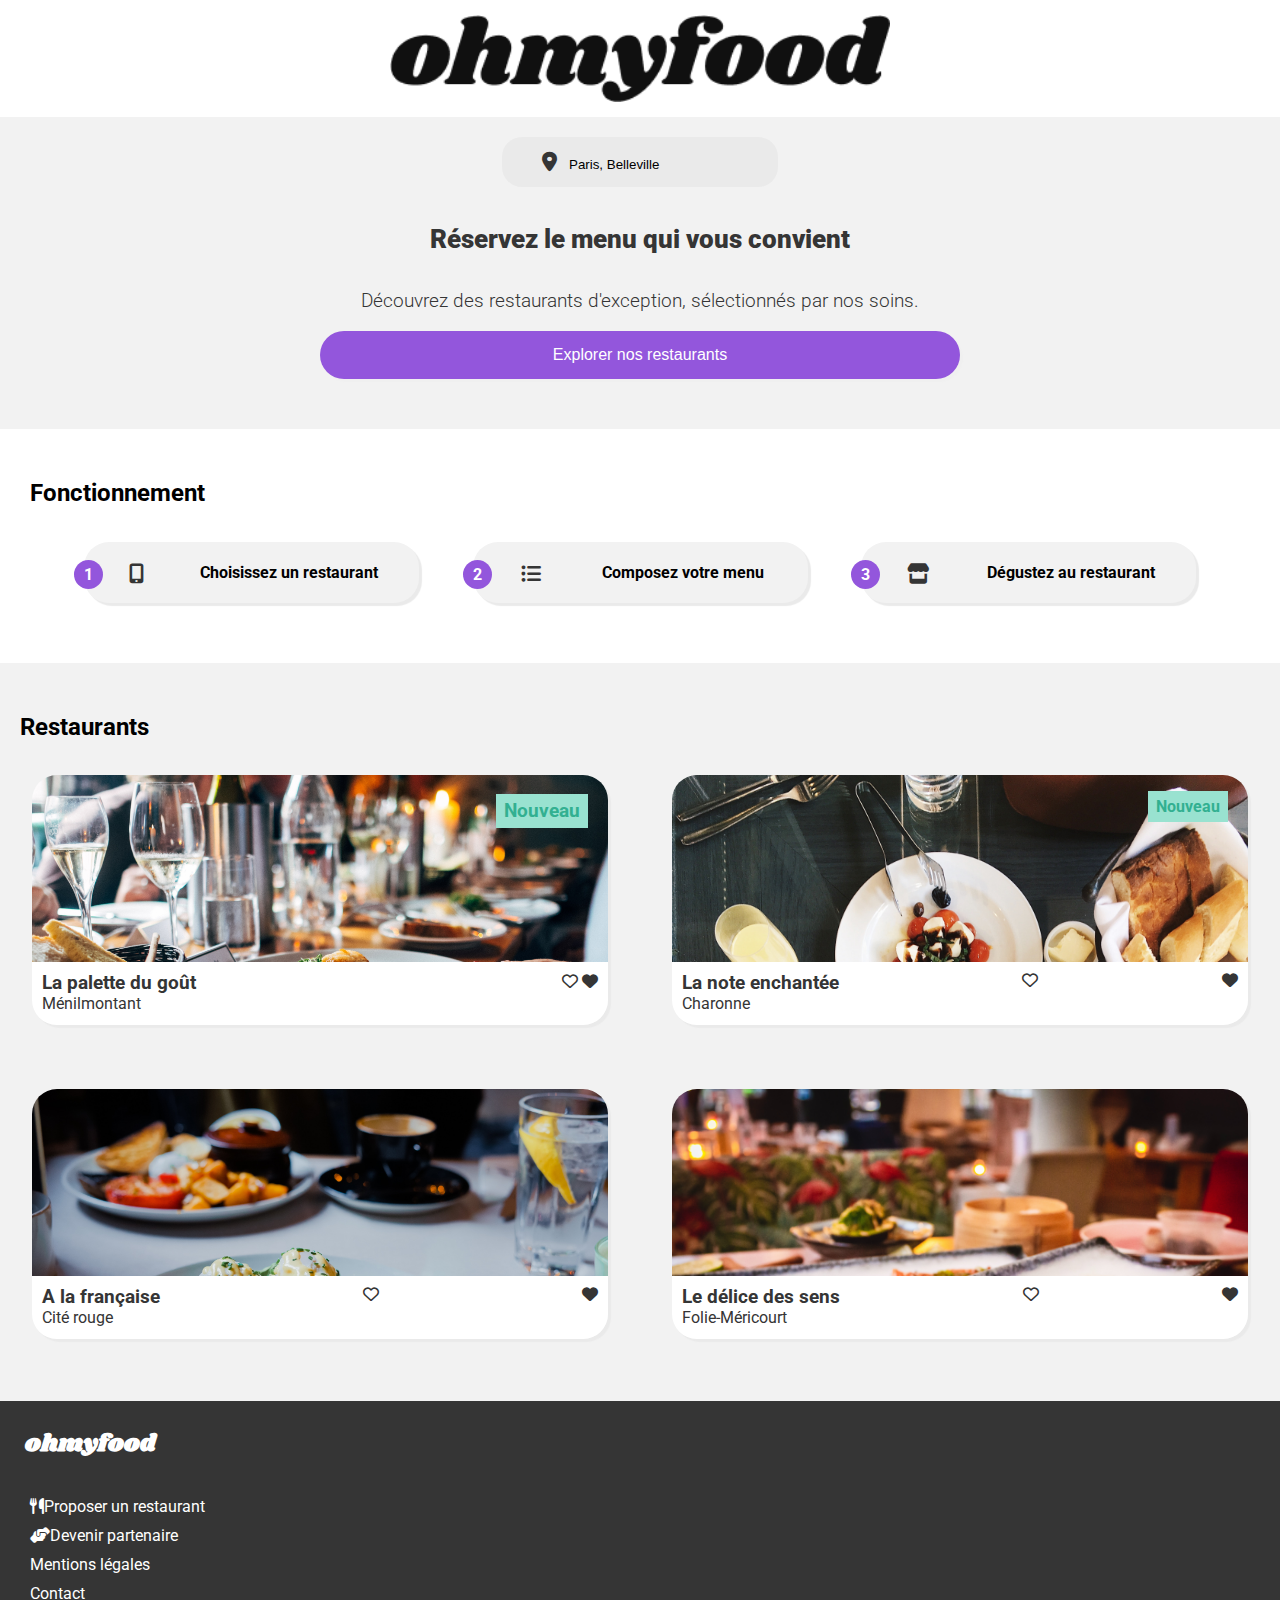
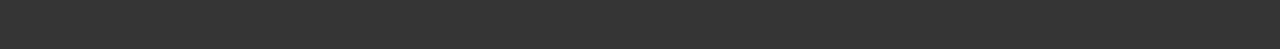
==== accueil.html @ 5019ffcf "avancée animations (il reste les coeur et le loading spinner)" ====
<!DOCTYPE html>
<html lang="FR">

<head>
    <meta charset="utf-8" />
    <title>Ohmyfood</title>
    <meta name="viewport" content="width=device-width, initial-scale=1.0, user-scalable=no">
    <link rel="stylesheet" href="accueil.css">

</head>

<body>

    <!--HEADER-->
    <header>
        <img src="images/logo/ohmyfood.png" alt="logo ohmyfood" />
    </header>
    <form>
        <div>
            <i class="fa-solid fa-location-dot"></i><input type="text" value="Paris, Belleville">
        </div>
        <h1>Réservez le menu qui vous convient</h1>
        <h3>Découvrez des restaurants d'exception, sélectionnés par nos soins.</h3>
        <button class="btn">Explorer nos restaurants</button>
    </form>
    <main>
        <nav id="functionning">
            <h2>Fonctionnement</h2>
            <div>
                <a href="#" class="parts"><span>1</span><i class="fa-solid fa-mobile-screen-button"></i><p>Choisissez un restaurant</p></a>
                <a href="#" class="parts"><span>2</span><i class="fa-solid fa-list-ul"></i><p>Composez votre menu</p></a>
                <a href="#" class="parts"><span>3</span><i class="fa-solid fa-store"></i><p>Dégustez au restaurant</p></a>
            </div>
        </nav>
        <section id="restaurants">
            <h2>Restaurants</h2>

            <a href="menuPages/tasteChoice.html" class="restaurants">
                <div class="images">
                    <img src="images/restaurants/jay-wennington-N_Y88TWmGwA-unsplash.jpg" alt="La palette du goût">
                    <h3 class="new">Nouveau</h3>
                </div>
                <div class="titles">
                    <div>
                        <h3>La palette du goût</h3>
                        <p>Ménilmontant</p>

                    </div>
                    <div class="heart">
                        <i class="fa-regular fa-heart"></i>
                        <i class="fa-solid fa-heart"></i>
                    </div>

                </div>
            </a>
            <a href="menuPages/delightedNote.html" class="restaurants">
                <div class="images">
                    <img src="images/restaurants/stil-u2Lp8tXIcjw-unsplash.jpg" alt="La note enchantée">
                    <p class="new">Nouveau</p>
                </div>
                <div class="titles">
                    <div>
                        <h3>La note enchantée</h3>
                        <p>Charonne</p>
                    </div>
                    <i class="fa-regular fa-heart"></i><i class="fa-solid fa-heart"></i>
                </div>
            </a>
            <a href="menuPages/frenchMenu.html" class="restaurants">
                <div class="images">
                    <img src="images/restaurants/toa-heftiba-DQKerTsQwi0-unsplash.jpg" alt="A la française">
                </div>
                <div class="titles">
                    <div>
                        <h3>A la française</h3>
                        <p>Cité rouge</p>
                    </div>
                    <i class="fa-regular fa-heart"></i><i class="fa-solid fa-heart"></i>
                </div>
            </a>
            <a href="menuPages/sensesDelight.html" class="restaurants">
                <div class="images">
                    <img src="images/restaurants/louis-hansel-shotsoflouis-qNBGVyOCY8Q-unsplash.jpg" alt="Le délice des sens">
                </div>
                <div class="titles">
                    <div>
                        <h3>Le délice des sens</h3>
                        <p>Folie-Méricourt</p>
                    </div>
                    <i class="fa-regular fa-heart"></i><i class="fa-solid fa-heart"></i>
                </div>
            </a>

        </section>
    </main>
    <footer>
        <h2>ohmyfood</h2>
        <ul>
            <li><a href="#"><i class="fa-solid fa-utensils"></i>Proposer un restaurant</a></li>
            <li><a href="#"><i class="fa-solid fa-handshake-angle"></i>Devenir partenaire</a></li>
            <li><a href="#">Mentions légales</a></li>
            <li><a href="mailto:#">Contact</a></li>
        </ul>
    </footer>
</body>


</html>
---- accueil.css ----
@import url("normalize.css");
@import url(https://cdnjs.cloudflare.com/ajax/libs/font-awesome/6.1.1/css/all.min.css);
@import url("https://fonts.googleapis.com/css2?family=Shrikhand&display=swap");
@import url("https://fonts.googleapis.com/css2?family=Roboto&display=swap");
/*@mixin mobile-only--cards-width ($height) {
grid-template-columns: 1fr;
height: $height;
align-items: center;
}*/
@import url("animation.css");
@-webkit-keyframes spinner {
  0% {
    -webkit-transform: scale(O);
            transform: scale(O);
  }
  100% {
    -webkit-transform: scale(1);
            transform: scale(1);
  }
}
@keyframes spinner {
  0% {
    -webkit-transform: scale(O);
            transform: scale(O);
  }
  100% {
    -webkit-transform: scale(1);
            transform: scale(1);
  }
}

@-webkit-keyframes fade-in1 {
  from {
    opacity: 0;
  }
  to {
    opacity: 1;
  }
}

@keyframes fade-in1 {
  from {
    opacity: 0;
  }
  to {
    opacity: 1;
  }
}

@-webkit-keyframes fade-in2 {
  0% {
    opacity: 0;
  }
  50% {
    opacity: 0.6;
  }
  100% {
    opacity: 1;
  }
}

@keyframes fade-in2 {
  0% {
    opacity: 0;
  }
  50% {
    opacity: 0.6;
  }
  100% {
    opacity: 1;
  }
}

@keyframes fade-in2 {
  0% {
    -webkit-opacity: 0;
    -moz-opacity: 0;
    opacity: 0;
  }
  50% {
    -webkit-opacity: 0.6;
    -moz-opacity: 0.6;
    opacity: 0.6;
  }
  100% {
    -webkit-opacity: 1;
    -moz-opacity: 1;
    opacity: 1;
  }
}

@-webkit-keyframes translateY__course {
  0% {
    -webkit-transform: translateY(-70px);
            transform: translateY(-70px);
    opacity: 0;
  }
  50% {
    -webkit-transform: translateY(-20px);
            transform: translateY(-20px);
    opacity: 0.8;
  }
  100% {
    -webkit-transform: translateY(0);
            transform: translateY(0);
    opacity: 1;
  }
}

@keyframes translateY__course {
  0% {
    -webkit-transform: translateY(-70px);
            transform: translateY(-70px);
    opacity: 0;
  }
  50% {
    -webkit-transform: translateY(-20px);
            transform: translateY(-20px);
    opacity: 0.8;
  }
  100% {
    -webkit-transform: translateY(0);
            transform: translateY(0);
    opacity: 1;
  }
}

@keyframes fade-in1 {
  0% {
    opacity: 0;
  }
  50% {
    opacity: 0.5;
  }
  80% {
    opacity: 0.3;
  }
  90% {
    opacity: 0.8;
  }
  100% {
    opacity: 1;
  }
}

body {
  width: 100%;
  font-family: "Roboto", "sans serif";
  margin: 0;
}

header {
  -webkit-box-shadow: 3px 3px 1px #eaeaea;
          box-shadow: 3px 3px 1px #eaeaea;
  padding: 15px;
  display: -webkit-box;
  display: -ms-flexbox;
  display: flex;
  -webkit-box-flex: 50%;
      -ms-flex: 50%;
          flex: 50%;
  -webkit-box-pack: start;
      -ms-flex-pack: start;
          justify-content: start;
}

header img {
  width: 40%;
  margin-left: auto;
  margin-right: auto;
}

form {
  background-color: #f2f2f2;
  color: #353535;
  display: -webkit-box;
  display: -ms-flexbox;
  display: flex;
  -webkit-box-orient: vertical;
  -webkit-box-direction: normal;
      -ms-flex-direction: column;
          flex-direction: column;
  -webkit-box-align: center;
      -ms-flex-align: center;
          align-items: center;
  text-align: center;
  padding-bottom: 50px;
  padding-top: 20px;
}

@media screen and (max-width: 540px) {
  form {
    padding: 0 0 20px 0;
  }
}

form div {
  background-color: #eaeaea;
  border-radius: 20px;
  padding: 5px 30px;
  font-size: 20px;
}

@media screen and (max-width: 540px) {
  form div {
    width: 100%;
    border-radius: none;
    padding: 0 30px;
  }
}

form div input {
  border: none;
  color: black;
  background-color: #eaeaea;
}

form div i {
  padding: 10px;
}

form h1 {
  padding-top: 20px;
  font-size: 26px;
  font-weight: 900;
}

form h3 {
  font-weight: 300;
}

form .btn {
  -webkit-box-pack: center;
      -ms-flex-pack: center;
          justify-content: center;
  padding: 15px;
  border-radius: 40px;
  background-color: #9356DC;
  color: #FFFFFF;
  font-size: 16px;
  width: 50%;
  margin: auto;
  border: none;
  -webkit-box-shadow: 3px 3px 1px #f0f0f0;
          box-shadow: 3px 3px 1px #f0f0f0;
  position: relative;
  z-index: 1;
  cursor: pointer;
}

form .btn:hover {
  border-radius: 30px;
}

form .btn:hover::after {
  opacity: 1;
}

form .btn::after {
  border-radius: 40px;
  content: "";
  position: absolute;
  top: 0;
  right: 0;
  bottom: 0;
  left: 0;
  background: -webkit-gradient(linear, left top, left bottom, from(#9356DC), to(#FF79DA));
  background: linear-gradient(#9356DC, #FF79DA);
  opacity: 0;
  z-index: -1;
  -webkit-transition: opacity 250ms 50ms ease-in;
  transition: opacity 250ms 50ms ease-in;
}

main {
  width: 100%;
}

#functionning {
  padding: 30px;
  height: auto;
  margin-bottom: 30px;
}

#functionning div {
  width: 100%;
  display: -webkit-box;
  display: -ms-flexbox;
  display: flex;
  -webkit-box-pack: space-evenly;
      -ms-flex-pack: space-evenly;
          justify-content: space-evenly;
  -webkit-box-align: center;
      -ms-flex-align: center;
          align-items: center;
}

@media screen and (max-width: 540px) {
  #functionning div {
    -webkit-box-orient: vertical;
    -webkit-box-direction: normal;
        -ms-flex-direction: column;
            flex-direction: column;
  }
}

#functionning div a {
  background-color: #f2f2f2;
  width: 25%;
  padding: 5px 15px;
  border-radius: 25px;
  text-decoration: none;
  color: black;
  margin-top: 15px;
  position: relative;
  display: -webkit-box;
  display: -ms-flexbox;
  display: flex;
  -ms-flex-pack: distribute;
      justify-content: space-around;
  font-weight: bold;
  -webkit-box-shadow: 3px 3px 1px #eaeaea;
          box-shadow: 3px 3px 1px #eaeaea;
  z-index: 1;
}

#functionning div a:hover::after {
  opacity: 0.2;
}

#functionning div a::after {
  border-radius: 25px;
  content: "";
  position: absolute;
  top: 0;
  right: 0;
  bottom: 0;
  left: 0;
  background: #FF79DA;
  opacity: 0;
  z-index: -1;
  -webkit-transition: opacity 250ms ease-in;
  transition: opacity 250ms ease-in;
}

#functionning div a span {
  padding: 5px 10px;
  border-radius: 25px;
  background-color: #9356DC;
  position: absolute;
  left: -10px;
  top: 18px;
  color: #ffffff;
}

#functionning div a i {
  margin-top: 12px;
  font-size: 20px;
  padding: 5px;
  color: #353535;
}

#functionning div a p {
  display: inline-block;
}

#restaurants {
  padding-top: 30px;
  padding-bottom: 30px;
  background-color: #f2f2f2;
  display: -ms-grid;
  display: grid;
  -ms-grid-columns: 1fr 1fr;
      grid-template-columns: 1fr 1fr;
  -ms-grid-rows: 50px 1fr 1fr;
      grid-template-rows: 50px 1fr 1fr;
}

@media screen and (max-width: 540px) {
  #restaurants {
    -ms-grid-columns: 1fr;
        grid-template-columns: 1fr;
    -ms-grid-rows: 1fr;
        grid-template-rows: 1fr;
  }
}

#restaurants h2 {
  padding-left: 20px;
  -ms-grid-column: 1;
  -ms-grid-column-span: 2;
  grid-column: 1/3;
  -ms-grid-row: 1;
  -ms-grid-row-span: 1;
  grid-row: 1/2;
}

@media screen and (max-width: 540px) {
  #restaurants h2 {
    -ms-grid-column: 1;
    -ms-grid-column-span: 1;
    grid-column: 1/2;
  }
}

#restaurants .restaurants {
  width: 90%;
  margin: 5%;
  height: 250px;
  text-decoration: none;
  color: black;
  overflow: hidden;
  border-radius: 25px;
  -webkit-box-shadow: 3px 3px 1px #eaeaea;
          box-shadow: 3px 3px 1px #eaeaea;
  display: -ms-grid;
  display: grid;
  -ms-grid-columns: (10%)[10];
      grid-template-columns: repeat(10, 10%);
  -ms-grid-rows: (12.5%)[8];
      grid-template-rows: repeat(8, 12.5%);
  -webkit-box-align: stretch;
      -ms-flex-align: stretch;
          align-items: stretch;
  position: static;
}

#restaurants .restaurants:hover + .fa-regular {
  opacity: 0;
}

#restaurants .restaurants:hover + .fa-solid {
  opacity: 1;
}

#restaurants .restaurants .images {
  width: 100%;
  -ms-grid-column: 1;
  -ms-grid-column-span: 10;
  grid-column: 1/11;
  -ms-grid-row: 1;
  -ms-grid-row-span: 6;
  grid-row: 1/7;
  position: relative;
  overflow: hidden;
}

#restaurants .restaurants .images img {
  width: 100%;
  -o-object-fit: cover;
     object-fit: cover;
}

#restaurants .restaurants .images .new {
  padding: 6px 8px;
  background-color: #99E2D0;
  color: #32b091;
  font-weight: bold;
  position: absolute;
  top: 0px;
  right: 20px;
}

#restaurants .restaurants .titles {
  background-color: #ffffff;
  color: #353535;
  -ms-grid-row: 7;
  -ms-grid-row-span: 3;
  grid-row: 7/10;
  -ms-grid-column: 1;
  -ms-grid-column-span: 10;
  grid-column: 1/11;
  display: -webkit-box;
  display: -ms-flexbox;
  display: flex;
  padding: 10px;
  -webkit-box-pack: justify;
      -ms-flex-pack: justify;
          justify-content: space-between;
}

#restaurants .restaurants .titles div {
  padding: 0;
  -webkit-box-orient: vertical;
  -webkit-box-direction: normal;
      -ms-flex-direction: column;
          flex-direction: column;
}

#restaurants .restaurants .titles div h3,
#restaurants .restaurants .titles div p {
  margin: 0;
}

#restaurants .restaurants .titles div .heart .fa-regular {
  color: black;
  font-size: 30px;
  padding-right: 10px;
  padding-top: 10px;
  opacity: 1;
  position: relative;
  -webkit-transition: opacity 1s 0.5s ease-in-out;
  transition: opacity 1s 0.5s ease-in-out;
}

#restaurants .restaurants .titles div .heart .fa-solid {
  font-size: 50px;
  background: -webkit-linear-gradient(#FF79DA, #9356DC);
  background-clip: text;
  -webkit-background-clip: text;
  color: transparent;
  opacity: 1;
  position: absolute;
  top: 50%;
  left: 0;
  right: 0;
  bottom: 0;
  -webkit-transition: opacity 1s 0.5s ease-in-out;
  transition: opacity 1s 0.5s ease-in-out;
}

footer {
  background-color: #353535;
  color: #ffffff;
  padding: 25px;
}

footer h2 {
  font-family: "Shrikhand", "sans-serif";
  margin: 0;
  padding-bottom: 15px;
}

footer ul {
  list-style-type: none;
  padding: 0;
}

footer ul li {
  padding: 5px;
}

footer ul li a {
  color: white;
  text-decoration: none;
}
/*# sourceMappingURL=accueil.css.map */
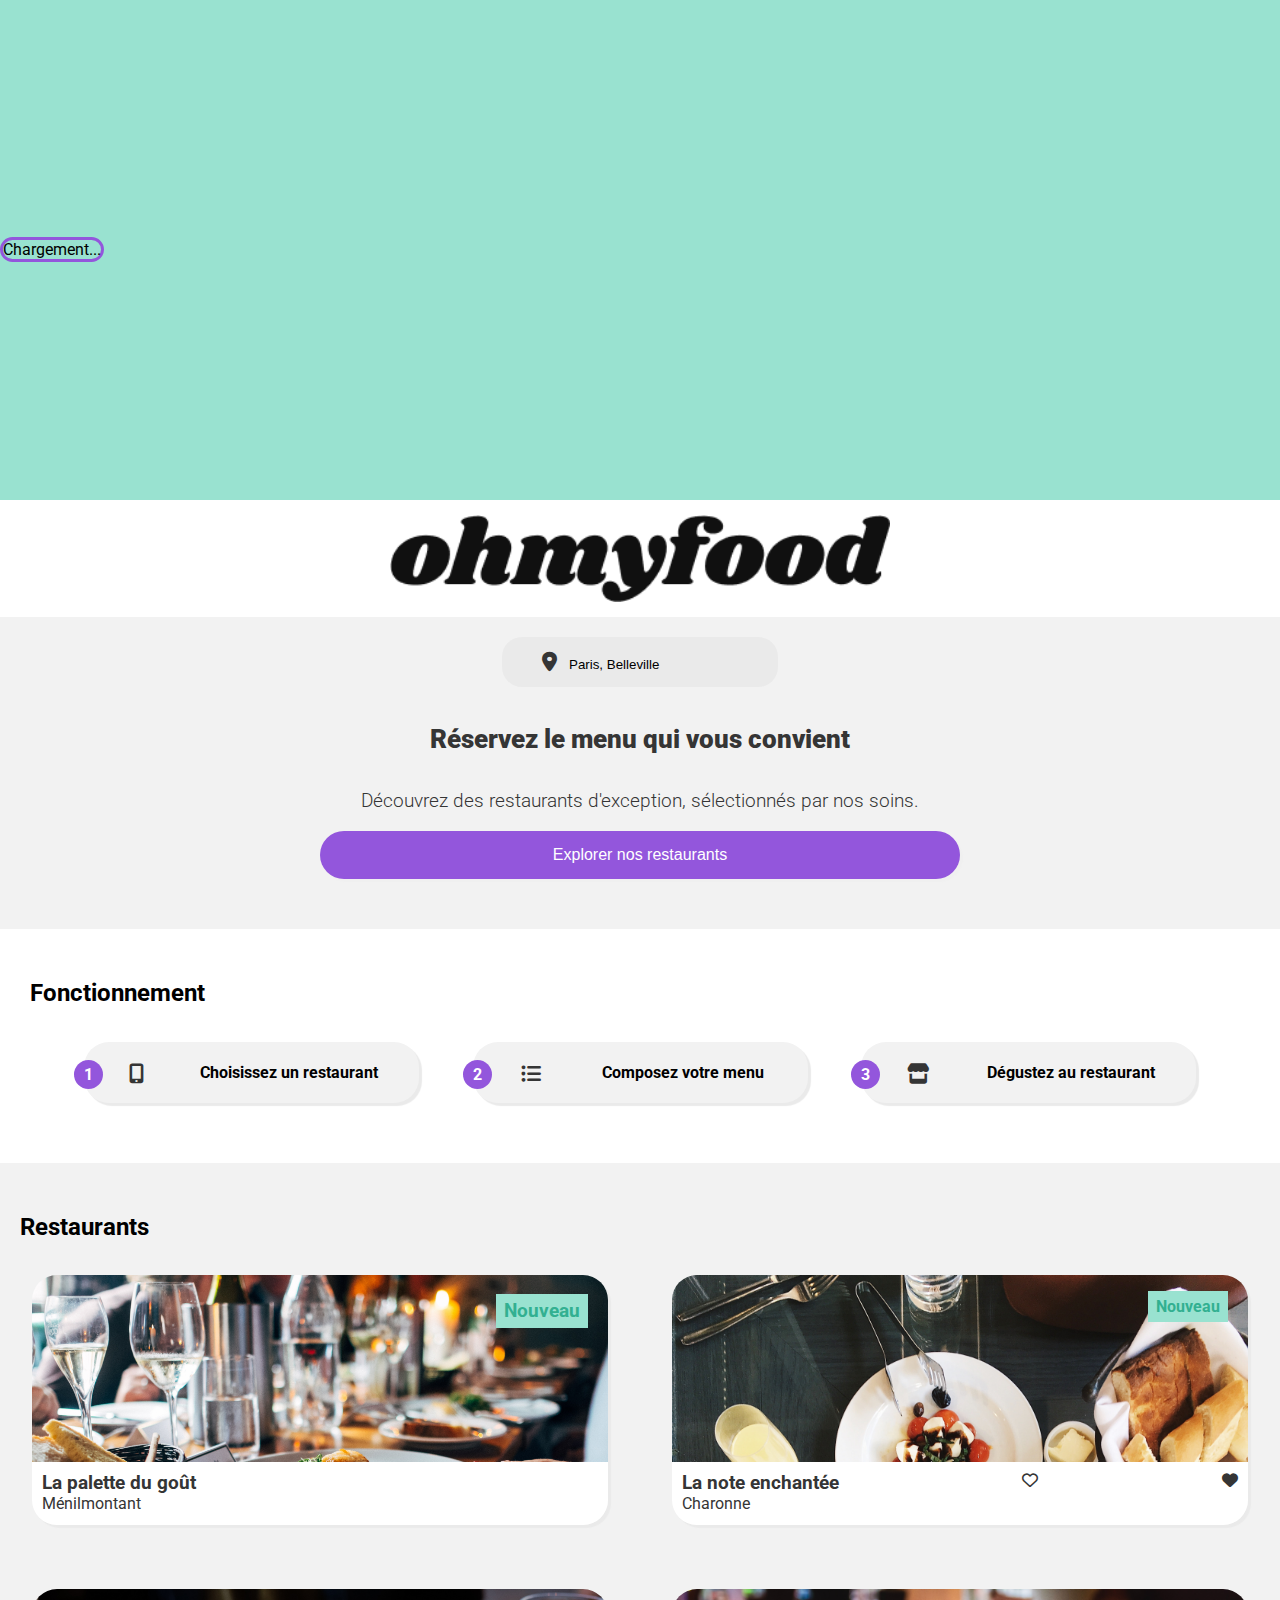
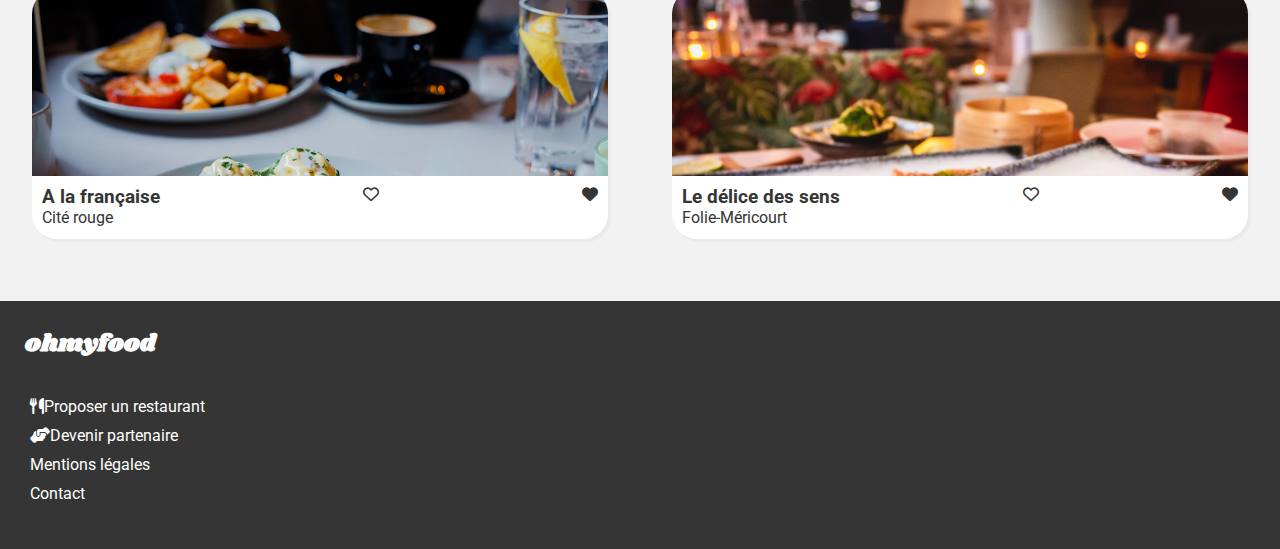
==== commit 27041168: "heart animation + début loader" ====
--- a/accueil.html
+++ b/accueil.html
@@ -11,6 +11,15 @@
 
 <body>
 
+    <div class="loader">
+        <section class="section">
+            <span class="loader-circles">
+        Chargement...
+    </span>
+        </section>
+
+
+    </div>
     <!--HEADER-->
     <header>
         <img src="images/logo/ohmyfood.png" alt="logo ohmyfood" />
--- a/accueil.css
+++ b/accueil.css
@@ -7,7 +7,6 @@
 height: $height;
 align-items: center;
 }*/
-@import url("animation.css");
 @-webkit-keyframes spinner {
   0% {
     -webkit-transform: scale(O);
@@ -147,6 +146,31 @@
   width: 100%;
   font-family: "Roboto", "sans serif";
   margin: 0;
+  padding: 0;
+}
+
+.section {
+  height: 500px;
+  line-height: 500px;
+  background-color: #99E2D0;
+  position: relative;
+}
+
+.section .loader-circles {
+  border-radius: 50px;
+  border: 3px solid #9356DC;
+}
+
+.section .loader-circles .loader-circles::after {
+  content: '';
+  position: absolute;
+  top: 5px;
+  left: 5px;
+  bottom: 5px;
+  right: 5px;
+  border-radius: 50px;
+  border: 3px solid #9356DC;
+  border-top-color: #FFFFFF;
 }
 
 header {
@@ -425,12 +449,8 @@
   position: static;
 }
 
-#restaurants .restaurants:hover + .fa-regular {
-  opacity: 0;
-}
-
-#restaurants .restaurants:hover + .fa-solid {
-  opacity: 1;
+#restaurants .restaurants:hover + i {
+  font-weight: 900;
 }
 
 #restaurants .restaurants .images {
@@ -461,7 +481,7 @@
   right: 20px;
 }
 
-#restaurants .restaurants .titles {
+.titles {
   background-color: #ffffff;
   color: #353535;
   -ms-grid-row: 7;
@@ -479,7 +499,7 @@
           justify-content: space-between;
 }
 
-#restaurants .restaurants .titles div {
+.titles div {
   padding: 0;
   -webkit-box-orient: vertical;
   -webkit-box-direction: normal;
@@ -487,36 +507,36 @@
           flex-direction: column;
 }
 
-#restaurants .restaurants .titles div h3,
-#restaurants .restaurants .titles div p {
+.titles div h3,
+.titles div p {
   margin: 0;
 }
 
-#restaurants .restaurants .titles div .heart .fa-regular {
+.titles .heart {
+  position: relative;
+}
+
+.titles .heart i {
+  background-clip: text;
+  background: -webkit-linear-gradient(from(#FF79DA), to(#9356DC));
+  -webkit-background-clip: text;
+  -webkit-text-fill-color: transparent;
   color: black;
+  font-weight: 300;
   font-size: 30px;
   padding-right: 10px;
   padding-top: 10px;
   opacity: 1;
-  position: relative;
-  -webkit-transition: opacity 1s 0.5s ease-in-out;
-  transition: opacity 1s 0.5s ease-in-out;
-}
-
-#restaurants .restaurants .titles div .heart .fa-solid {
-  font-size: 50px;
-  background: -webkit-linear-gradient(#FF79DA, #9356DC);
+  position: absolute;
+  -webkit-transition: font-weight 2s 0.5s ease-in-out;
+  transition: font-weight 2s 0.5s ease-in-out;
+}
+
+.titles .heart i:before {
+  background: -webkit-linear-gradient(from(#FF79DA), to(#9356DC));
   background-clip: text;
   -webkit-background-clip: text;
-  color: transparent;
-  opacity: 1;
-  position: absolute;
-  top: 50%;
-  left: 0;
-  right: 0;
-  bottom: 0;
-  -webkit-transition: opacity 1s 0.5s ease-in-out;
-  transition: opacity 1s 0.5s ease-in-out;
+  display: initial;
 }
 
 footer {
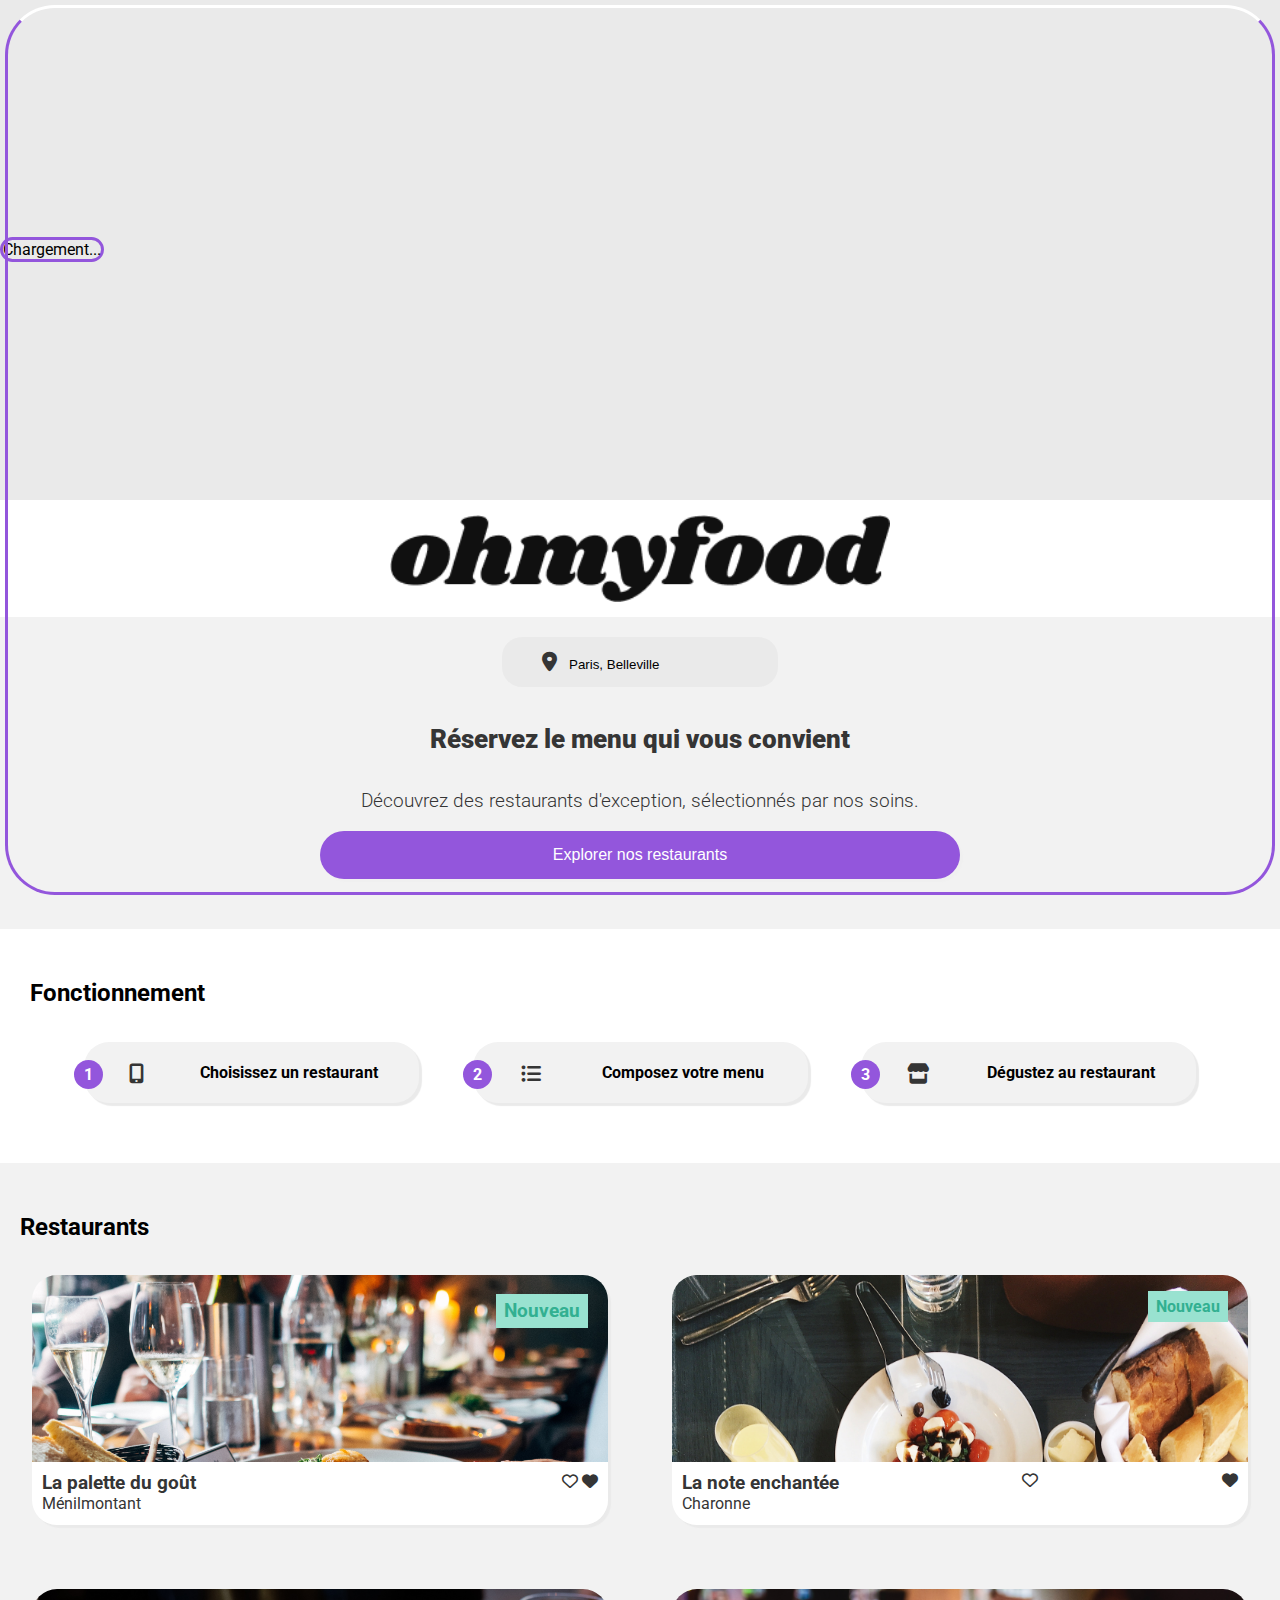
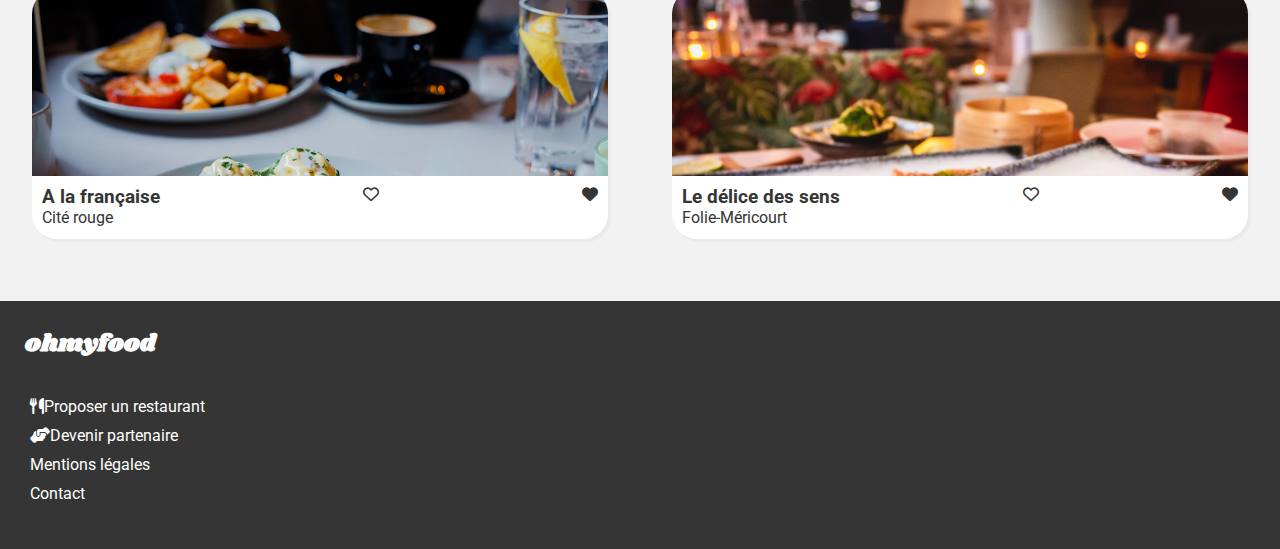
==== commit bc935b6a: "animation heart + beginning loader" ====
--- a/accueil.html
+++ b/accueil.html
@@ -11,15 +11,13 @@
 
 <body>
 
-    <div class="loader">
-        <section class="section">
-            <span class="loader-circles">
+    <section class="section">
+        <span class="loader-circles">
         Chargement...
     </span>
-        </section>
+    </section>
 
 
-    </div>
     <!--HEADER-->
     <header>
         <img src="images/logo/ohmyfood.png" alt="logo ohmyfood" />
@@ -56,8 +54,8 @@
 
                     </div>
                     <div class="heart">
-                        <i class="fa-regular fa-heart"></i>
-                        <i class="fa-solid fa-heart"></i>
+                        <i class="fa-regular fa-heart empty" id="empty"></i>
+                        <i class="fa-solid fa-heart full" id="full"></i>
                     </div>
 
                 </div>
--- a/accueil.css
+++ b/accueil.css
@@ -1,3 +1,4 @@
+@charset "UTF-8";
 @import url("normalize.css");
 @import url(https://cdnjs.cloudflare.com/ajax/libs/font-awesome/6.1.1/css/all.min.css);
 @import url("https://fonts.googleapis.com/css2?family=Shrikhand&display=swap");
@@ -7,6 +8,7 @@
 height: $height;
 align-items: center;
 }*/
+@import url(/Users/1234567890-zxcvbnmm/Documents/Cours-code/Dév-web-OC/Projet3/ohmyfood/Projet3/testcoeur.css);
 @-webkit-keyframes spinner {
   0% {
     -webkit-transform: scale(O);
@@ -152,16 +154,23 @@
 .section {
   height: 500px;
   line-height: 500px;
-  background-color: #99E2D0;
+  background-color: #eaeaea;
+}
+
+.loader {
+  width: 50px;
+  height: 50px;
+  display: inline-block;
+  vertical-align: middle;
   position: relative;
 }
 
-.section .loader-circles {
+.loader-circles {
   border-radius: 50px;
   border: 3px solid #9356DC;
 }
 
-.section .loader-circles .loader-circles::after {
+.loader-circles::after {
   content: '';
   position: absolute;
   top: 5px;
@@ -512,33 +521,6 @@
   margin: 0;
 }
 
-.titles .heart {
-  position: relative;
-}
-
-.titles .heart i {
-  background-clip: text;
-  background: -webkit-linear-gradient(from(#FF79DA), to(#9356DC));
-  -webkit-background-clip: text;
-  -webkit-text-fill-color: transparent;
-  color: black;
-  font-weight: 300;
-  font-size: 30px;
-  padding-right: 10px;
-  padding-top: 10px;
-  opacity: 1;
-  position: absolute;
-  -webkit-transition: font-weight 2s 0.5s ease-in-out;
-  transition: font-weight 2s 0.5s ease-in-out;
-}
-
-.titles .heart i:before {
-  background: -webkit-linear-gradient(from(#FF79DA), to(#9356DC));
-  background-clip: text;
-  -webkit-background-clip: text;
-  display: initial;
-}
-
 footer {
   background-color: #353535;
   color: #ffffff;
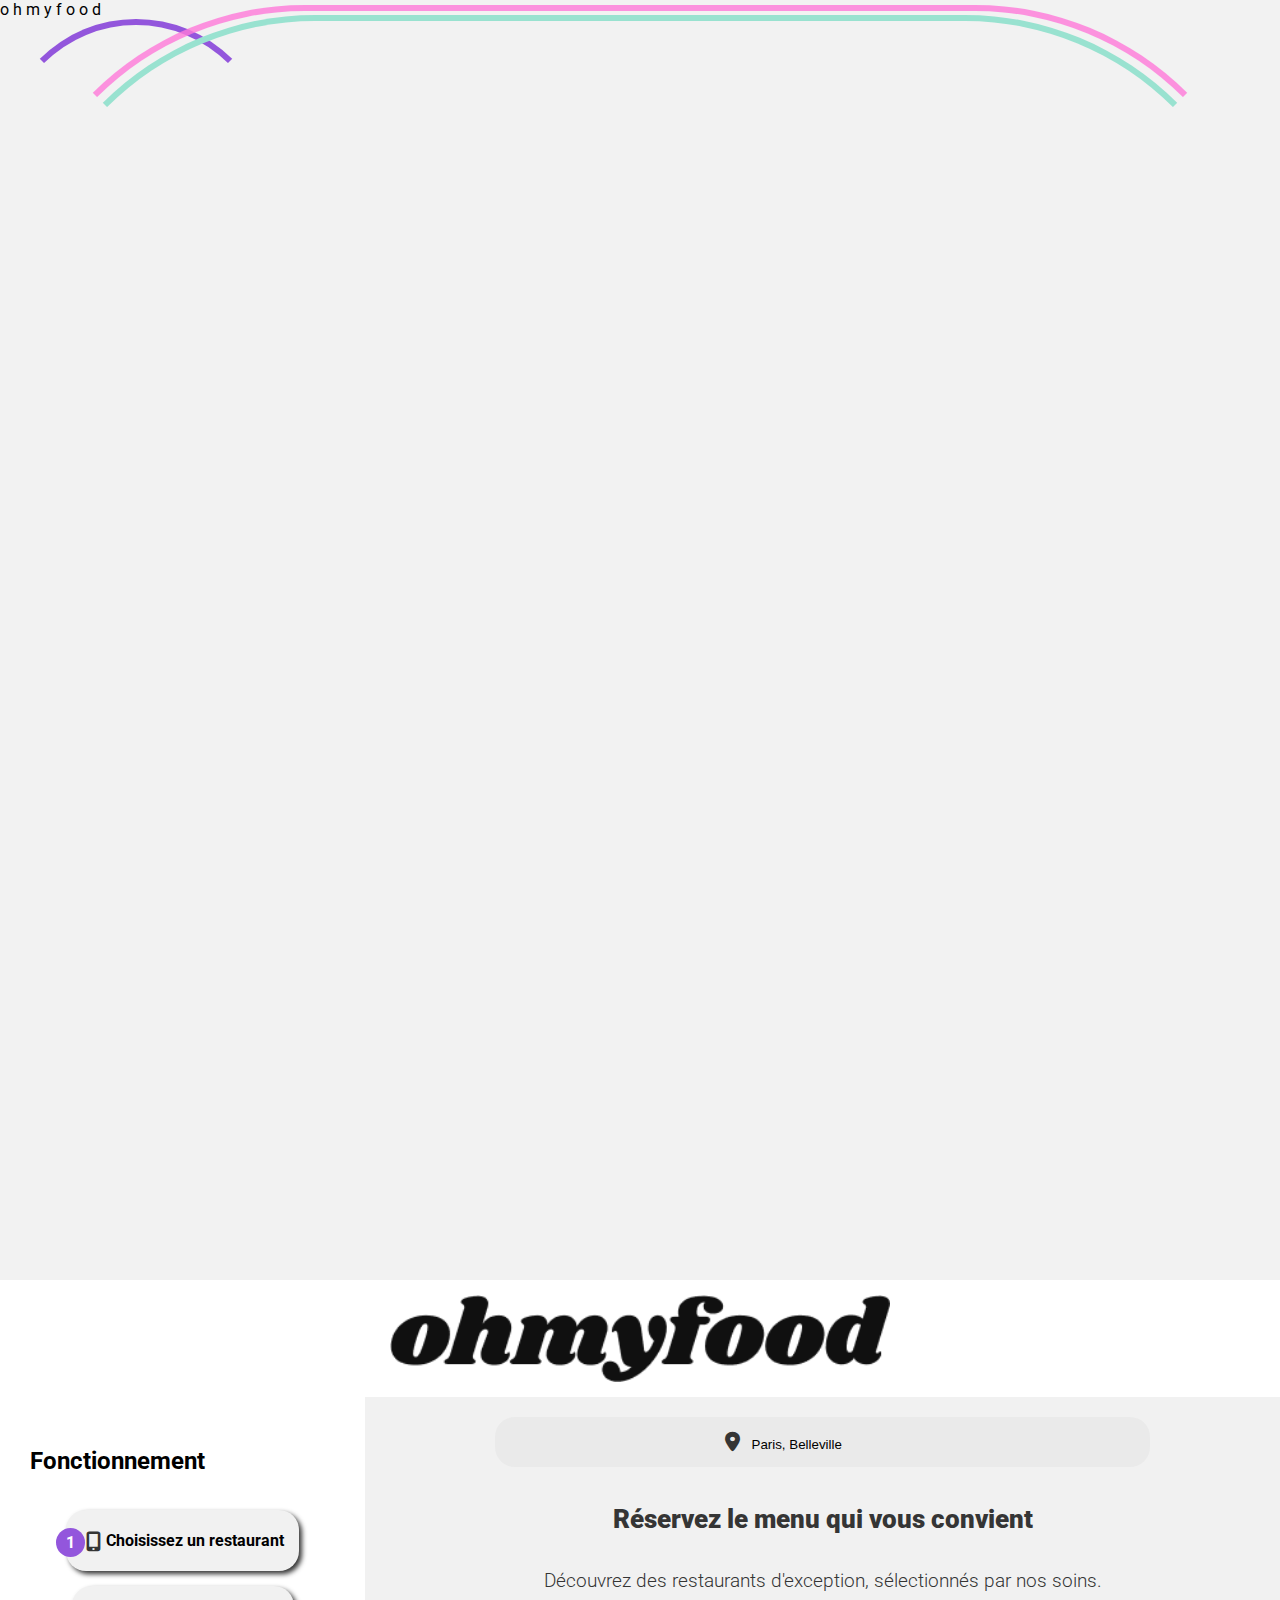
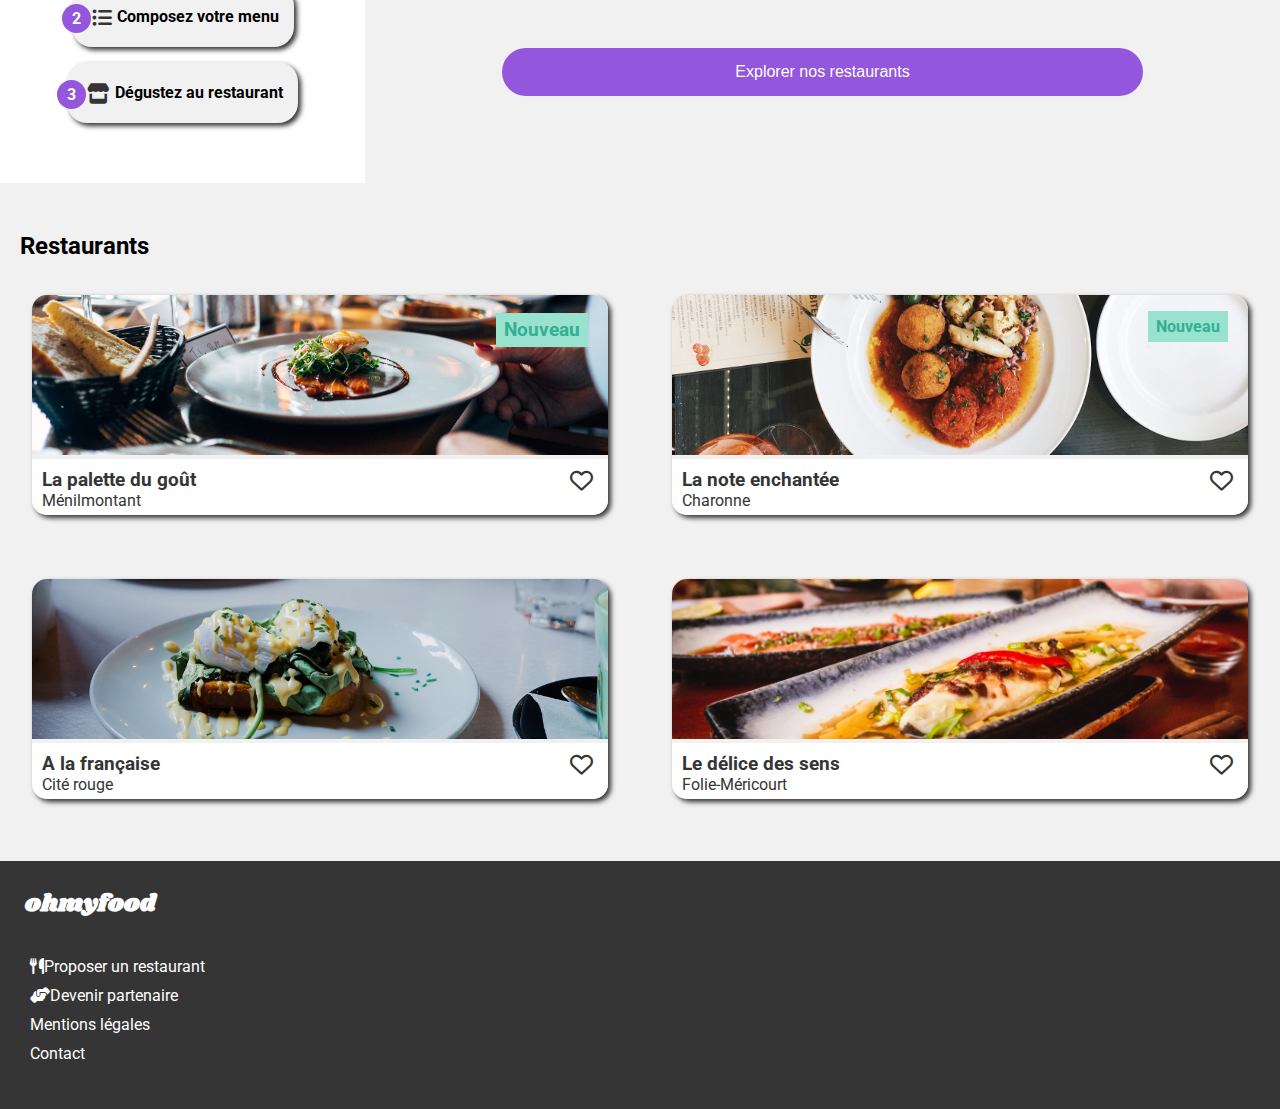
==== commit 14d92192: "mise en place loading spinner" ====
--- a/accueil.html
+++ b/accueil.html
@@ -10,27 +10,37 @@
 </head>
 
 <body>
-
-    <section class="section">
-        <span class="loader-circles">
-        Chargement...
-    </span>
+    <section class="loader-title">
+        <div class="loader">
+            <div id="titleOhMyFood">
+                <span class="letter">o</span>
+                <span class="letter">h</span>
+                <span class="letter">m</span>
+                <span class="letter">y</span>
+                <span class="letter">f</span>
+                <span class="letter">o</span>
+                <span class="letter">o</span>
+                <span class="letter">d</span>
+            </div>
+            <div class="loader-circles">
+            </div>
+        </div>
     </section>
-
 
     <!--HEADER-->
     <header>
         <img src="images/logo/ohmyfood.png" alt="logo ohmyfood" />
     </header>
-    <form>
-        <div>
-            <i class="fa-solid fa-location-dot"></i><input type="text" value="Paris, Belleville">
-        </div>
-        <h1>Réservez le menu qui vous convient</h1>
-        <h3>Découvrez des restaurants d'exception, sélectionnés par nos soins.</h3>
-        <button class="btn">Explorer nos restaurants</button>
-    </form>
-    <main>
+    <div class="form-nav">
+        <form>
+            <div>
+                <i class="fa-solid fa-location-dot"></i><input type="text" value="Paris, Belleville">
+            </div>
+            <h1>Réservez le menu qui vous convient</h1>
+            <h3>Découvrez des restaurants d'exception, sélectionnés par nos soins.</h3>
+            <button class="btn">Explorer nos restaurants</button>
+        </form>
+
         <nav id="functionning">
             <h2>Fonctionnement</h2>
             <div>
@@ -39,6 +49,8 @@
                 <a href="#" class="parts"><span>3</span><i class="fa-solid fa-store"></i><p>Dégustez au restaurant</p></a>
             </div>
         </nav>
+    </div>
+    <main>
         <section id="restaurants">
             <h2>Restaurants</h2>
 
@@ -70,7 +82,10 @@
                         <h3>La note enchantée</h3>
                         <p>Charonne</p>
                     </div>
-                    <i class="fa-regular fa-heart"></i><i class="fa-solid fa-heart"></i>
+                    <div class="heart">
+                        <i class="fa-regular fa-heart empty" id="empty"></i>
+                        <i class="fa-solid fa-heart full" id="full"></i>
+                    </div>
                 </div>
             </a>
             <a href="menuPages/frenchMenu.html" class="restaurants">
@@ -82,7 +97,10 @@
                         <h3>A la française</h3>
                         <p>Cité rouge</p>
                     </div>
-                    <i class="fa-regular fa-heart"></i><i class="fa-solid fa-heart"></i>
+                    <div class="heart">
+                        <i class="fa-regular fa-heart empty" id="empty"></i>
+                        <i class="fa-solid fa-heart full" id="full"></i>
+                    </div>
                 </div>
             </a>
             <a href="menuPages/sensesDelight.html" class="restaurants">
@@ -94,7 +112,10 @@
                         <h3>Le délice des sens</h3>
                         <p>Folie-Méricourt</p>
                     </div>
-                    <i class="fa-regular fa-heart"></i><i class="fa-solid fa-heart"></i>
+                    <div class="heart">
+                        <i class="fa-regular fa-heart empty" id="empty"></i>
+                        <i class="fa-solid fa-heart full" id="full"></i>
+                    </div>
                 </div>
             </a>
 
--- a/accueil.css
+++ b/accueil.css
@@ -1,4 +1,3 @@
-@charset "UTF-8";
 @import url("normalize.css");
 @import url(https://cdnjs.cloudflare.com/ajax/libs/font-awesome/6.1.1/css/all.min.css);
 @import url("https://fonts.googleapis.com/css2?family=Shrikhand&display=swap");
@@ -8,7 +7,6 @@
 height: $height;
 align-items: center;
 }*/
-@import url(/Users/1234567890-zxcvbnmm/Documents/Cours-code/Dév-web-OC/Projet3/ohmyfood/Projet3/testcoeur.css);
 @-webkit-keyframes spinner {
   0% {
     -webkit-transform: scale(O);
@@ -149,25 +147,28 @@
   font-family: "Roboto", "sans serif";
   margin: 0;
   padding: 0;
-}
-
-.section {
-  height: 500px;
-  line-height: 500px;
-  background-color: #eaeaea;
+  position: relative;
 }
 
 .loader {
-  width: 50px;
-  height: 50px;
-  display: inline-block;
-  vertical-align: middle;
-  position: relative;
+  width: 100vw;
+  height: 100vw;
+  background-color: #f2f2f2;
+  z-index: 1000;
+  -webkit-animation: loader-container--disappear 1s 2s both;
+          animation: loader-container--disappear 1s 2s both;
 }
 
 .loader-circles {
-  border-radius: 50px;
-  border: 3px solid #9356DC;
+  width: 200px;
+  height: 200px;
+  padding: 30px;
+  border-radius: 200px;
+  text-align: center;
+  border: 6px solid transparent;
+  border-top-color: #9356DC;
+  -webkit-animation: spin 1.5s 0.5s infinite;
+          animation: spin 1.5s 0.5s infinite;
 }
 
 .loader-circles::after {
@@ -175,11 +176,68 @@
   position: absolute;
   top: 5px;
   left: 5px;
+  right: 5px;
   bottom: 5px;
-  right: 5px;
-  border-radius: 50px;
-  border: 3px solid #9356DC;
-  border-top-color: #FFFFFF;
+  border-radius: 300px;
+  border: 6px solid transparent;
+  border-top-color: #FF79DA;
+  opacity: 0.8;
+  -webkit-animation: spin 2s 0.5s infinite;
+          animation: spin 2s 0.5s infinite;
+}
+
+.loader-circles::before {
+  content: '';
+  position: absolute;
+  top: 15px;
+  left: 15px;
+  right: 15px;
+  bottom: 15px;
+  border-radius: 300px;
+  border: 6px solid transparent;
+  border-top-color: #99E2D0;
+  -webkit-animation: spin 0.5s 0.5s infinite;
+          animation: spin 0.5s 0.5s infinite;
+}
+
+@-webkit-keyframes spin {
+  0% {
+    -webkit-transform: rotate(0deg);
+            transform: rotate(0deg);
+  }
+  100% {
+    -webkit-transform: rotate(360deg);
+            transform: rotate(360deg);
+  }
+}
+
+@keyframes spin {
+  0% {
+    -webkit-transform: rotate(0deg);
+            transform: rotate(0deg);
+  }
+  100% {
+    -webkit-transform: rotate(360deg);
+            transform: rotate(360deg);
+  }
+}
+
+@-webkit-keyframes loader-container--disappear {
+  0% {
+    opacity: 1;
+  }
+  100% {
+    opacity: 0;
+  }
+}
+
+@keyframes loader-container--disappear {
+  0% {
+    opacity: 1;
+  }
+  100% {
+    opacity: 0;
+  }
 }
 
 header {
@@ -203,8 +261,18 @@
   margin-right: auto;
 }
 
+.form-nav {
+  display: -webkit-box;
+  display: -ms-flexbox;
+  display: flex;
+  -webkit-box-orient: horizontal;
+  -webkit-box-direction: reverse;
+      -ms-flex-direction: row-reverse;
+          flex-direction: row-reverse;
+}
+
 form {
-  background-color: #f2f2f2;
+  background-color: #f1f1f1;
   color: #353535;
   display: -webkit-box;
   display: -ms-flexbox;
@@ -219,9 +287,10 @@
   text-align: center;
   padding-bottom: 50px;
   padding-top: 20px;
-}
-
-@media screen and (max-width: 540px) {
+  width: 75%;
+}
+
+@media screen and (max-width: 480px) {
   form {
     padding: 0 0 20px 0;
   }
@@ -232,9 +301,10 @@
   border-radius: 20px;
   padding: 5px 30px;
   font-size: 20px;
-}
-
-@media screen and (max-width: 540px) {
+  width: 65%;
+}
+
+@media screen and (max-width: 480px) {
   form div {
     width: 100%;
     border-radius: none;
@@ -266,12 +336,12 @@
   -webkit-box-pack: center;
       -ms-flex-pack: center;
           justify-content: center;
-  padding: 15px;
+  padding: 15px 10px 15px 10px;
   border-radius: 40px;
   background-color: #9356DC;
   color: #FFFFFF;
   font-size: 16px;
-  width: 50%;
+  width: 70%;
   margin: auto;
   border: none;
   -webkit-box-shadow: 3px 3px 1px #f0f0f0;
@@ -283,6 +353,8 @@
 
 form .btn:hover {
   border-radius: 30px;
+  -webkit-box-shadow: 4px 4px 3px #353535;
+          box-shadow: 4px 4px 3px #353535;
 }
 
 form .btn:hover::after {
@@ -297,22 +369,21 @@
   right: 0;
   bottom: 0;
   left: 0;
-  background: -webkit-gradient(linear, left top, left bottom, from(#9356DC), to(#FF79DA));
-  background: linear-gradient(#9356DC, #FF79DA);
+  background: -webkit-gradient(linear, left top, left bottom, from(#FF79DA), to(#9356DC));
+  background: linear-gradient(to bottom, #FF79DA, #9356DC);
+  background: -webkit-linear-gradient(to bottom, #FF79DA, #9356DC);
   opacity: 0;
   z-index: -1;
   -webkit-transition: opacity 250ms 50ms ease-in;
   transition: opacity 250ms 50ms ease-in;
 }
 
-main {
-  width: 100%;
-}
-
 #functionning {
   padding: 30px;
   height: auto;
   margin-bottom: 30px;
+  width: 25%;
+  background-color: #ffffff;
 }
 
 #functionning div {
@@ -326,22 +397,16 @@
   -webkit-box-align: center;
       -ms-flex-align: center;
           align-items: center;
-}
-
-@media screen and (max-width: 540px) {
-  #functionning div {
-    -webkit-box-orient: vertical;
-    -webkit-box-direction: normal;
-        -ms-flex-direction: column;
-            flex-direction: column;
-  }
+  -webkit-box-orient: vertical;
+  -webkit-box-direction: normal;
+      -ms-flex-direction: column;
+          flex-direction: column;
 }
 
 #functionning div a {
-  background-color: #f2f2f2;
-  width: 25%;
+  background-color: #f1f1f1;
   padding: 5px 15px;
-  border-radius: 25px;
+  border-radius: 20px;
   text-decoration: none;
   color: black;
   margin-top: 15px;
@@ -352,13 +417,28 @@
   -ms-flex-pack: distribute;
       justify-content: space-around;
   font-weight: bold;
-  -webkit-box-shadow: 3px 3px 1px #eaeaea;
-          box-shadow: 3px 3px 1px #eaeaea;
+  -webkit-box-shadow: 3px 3px 5px #353535;
+          box-shadow: 3px 3px 5px #353535;
   z-index: 1;
+}
+
+@media screen and (max-width: 480px) {
+  #functionning div a {
+    width: 90%;
+  }
+}
+
+#functionning div a:hover {
+  -webkit-box-shadow: 4px 4px 3px #353535;
+          box-shadow: 4px 4px 3px #353535;
 }
 
 #functionning div a:hover::after {
   opacity: 0.2;
+}
+
+#functionning div a:hover + i {
+  color: #9356DC;
 }
 
 #functionning div a::after {
@@ -369,7 +449,7 @@
   right: 0;
   bottom: 0;
   left: 0;
-  background: #FF79DA;
+  background: #9356DC;
   opacity: 0;
   z-index: -1;
   -webkit-transition: opacity 250ms ease-in;
@@ -397,10 +477,14 @@
   display: inline-block;
 }
 
+main {
+  width: 100%;
+}
+
 #restaurants {
   padding-top: 30px;
   padding-bottom: 30px;
-  background-color: #f2f2f2;
+  background-color: #f1f1f1;
   display: -ms-grid;
   display: grid;
   -ms-grid-columns: 1fr 1fr;
@@ -409,7 +493,7 @@
       grid-template-rows: 50px 1fr 1fr;
 }
 
-@media screen and (max-width: 540px) {
+@media screen and (max-width: 480px) {
   #restaurants {
     -ms-grid-columns: 1fr;
         grid-template-columns: 1fr;
@@ -428,7 +512,7 @@
   grid-row: 1/2;
 }
 
-@media screen and (max-width: 540px) {
+@media screen and (max-width: 480px) {
   #restaurants h2 {
     -ms-grid-column: 1;
     -ms-grid-column-span: 1;
@@ -439,45 +523,33 @@
 #restaurants .restaurants {
   width: 90%;
   margin: 5%;
-  height: 250px;
+  height: 220px;
   text-decoration: none;
   color: black;
   overflow: hidden;
-  border-radius: 25px;
-  -webkit-box-shadow: 3px 3px 1px #eaeaea;
-          box-shadow: 3px 3px 1px #eaeaea;
-  display: -ms-grid;
-  display: grid;
-  -ms-grid-columns: (10%)[10];
-      grid-template-columns: repeat(10, 10%);
-  -ms-grid-rows: (12.5%)[8];
-      grid-template-rows: repeat(8, 12.5%);
+  border-radius: 15px;
+  -webkit-box-shadow: 3px 3px 5px #353535;
+          box-shadow: 3px 3px 5px #353535;
+  /* A REVOIR */
   -webkit-box-align: stretch;
       -ms-flex-align: stretch;
           align-items: stretch;
   position: static;
 }
 
-#restaurants .restaurants:hover + i {
-  font-weight: 900;
-}
-
 #restaurants .restaurants .images {
   width: 100%;
-  -ms-grid-column: 1;
-  -ms-grid-column-span: 10;
-  grid-column: 1/11;
-  -ms-grid-row: 1;
-  -ms-grid-row-span: 6;
-  grid-row: 1/7;
   position: relative;
   overflow: hidden;
 }
 
 #restaurants .restaurants .images img {
   width: 100%;
+  -o-object-position: 0% 62%;
+  object-position: 0% 62%;
+  height: 160px;
   -o-object-fit: cover;
-     object-fit: cover;
+  object-fit: cover;
 }
 
 #restaurants .restaurants .images .new {
@@ -490,6 +562,49 @@
   right: 20px;
 }
 
+#empty {
+  position: absolute;
+  right: 5px;
+  font-size: 23px;
+  z-index: 999;
+  /*&:hover {
+        z-index: -999;
+    }*/
+}
+
+#empty:hover + #full {
+  height: 100%;
+}
+
+#full {
+  position: absolute;
+  right: 5px;
+  font-size: 24px;
+  height: 0%;
+  /* background: -webkit-gradient(linear, left top, left bottom, color-stop(24%, #ff7ddc), color-stop(76%, #ffb464));*/
+  background: -webkit-gradient(linear, left top, left bottom, color-stop(24%, #ff7ddc), color-stop(76%, #ffb464));
+  background: linear-gradient(180deg, #ff7ddc 24%, #ffb464 76%);
+  background-clip: text;
+  -webkit-background-clip: text;
+  -webkit-text-fill-color: transparent;
+  -webkit-transition: all 3s;
+  transition: all 3s;
+}
+
+.heart .full:hover::after {
+  height: 0%;
+  z-index: 999;
+}
+
+/*.heart .full::after {
+    position: absolute;
+    right: 0px;
+    content: '\f004';
+    background: #ffffff;
+    height: 100%;
+    -webkit-transition: all 1s;
+    transition: all 1s;
+}*/
 .titles {
   background-color: #ffffff;
   color: #353535;
@@ -521,6 +636,54 @@
   margin: 0;
 }
 
+.titles .heart {
+  position: relative;
+}
+
+#empty {
+  position: absolute;
+  right: 5px;
+  font-size: 23px;
+  z-index: 999;
+  /*&:hover {
+        z-index: -999;
+    }*/
+}
+
+#empty:hover + #full {
+  height: 100%;
+}
+
+#full {
+  position: absolute;
+  right: 5px;
+  font-size: 24px;
+  height: 0%;
+  /* background: -webkit-gradient(linear, left top, left bottom, color-stop(24%, #ff7ddc), color-stop(76%, #ffb464));*/
+  background: -webkit-gradient(linear, left top, left bottom, color-stop(24%, #ff7ddc), color-stop(76%, #ffb464));
+  background: linear-gradient(180deg, #ff7ddc 24%, #ffb464 76%);
+  background-clip: text;
+  -webkit-background-clip: text;
+  -webkit-text-fill-color: transparent;
+  -webkit-transition: all 3s;
+  transition: all 3s;
+}
+
+.heart .full:hover::after {
+  height: 0%;
+  z-index: 999;
+}
+
+.heart .full::after {
+  position: absolute;
+  right: 0px;
+  content: '\f004';
+  background: #ffffff;
+  height: 100%;
+  -webkit-transition: all 1s;
+  transition: all 1s;
+}
+
 footer {
   background-color: #353535;
   color: #ffffff;
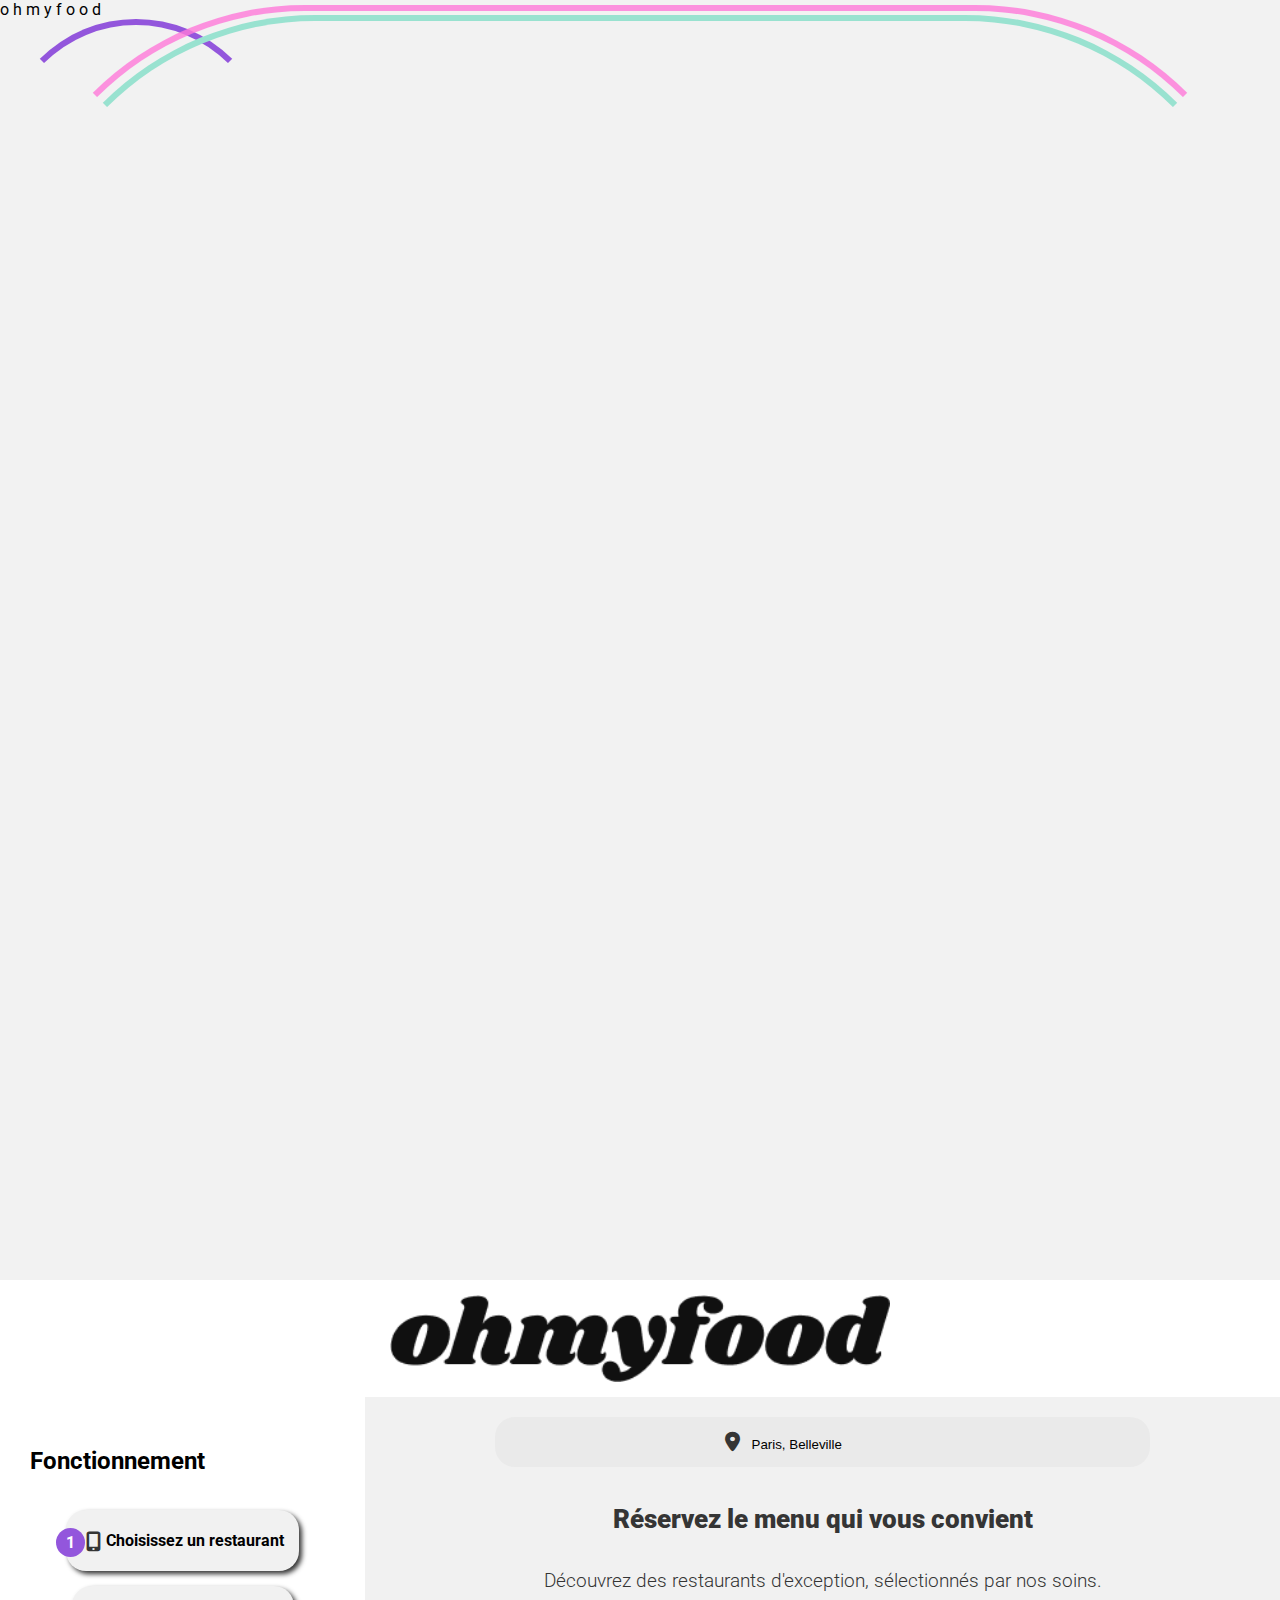
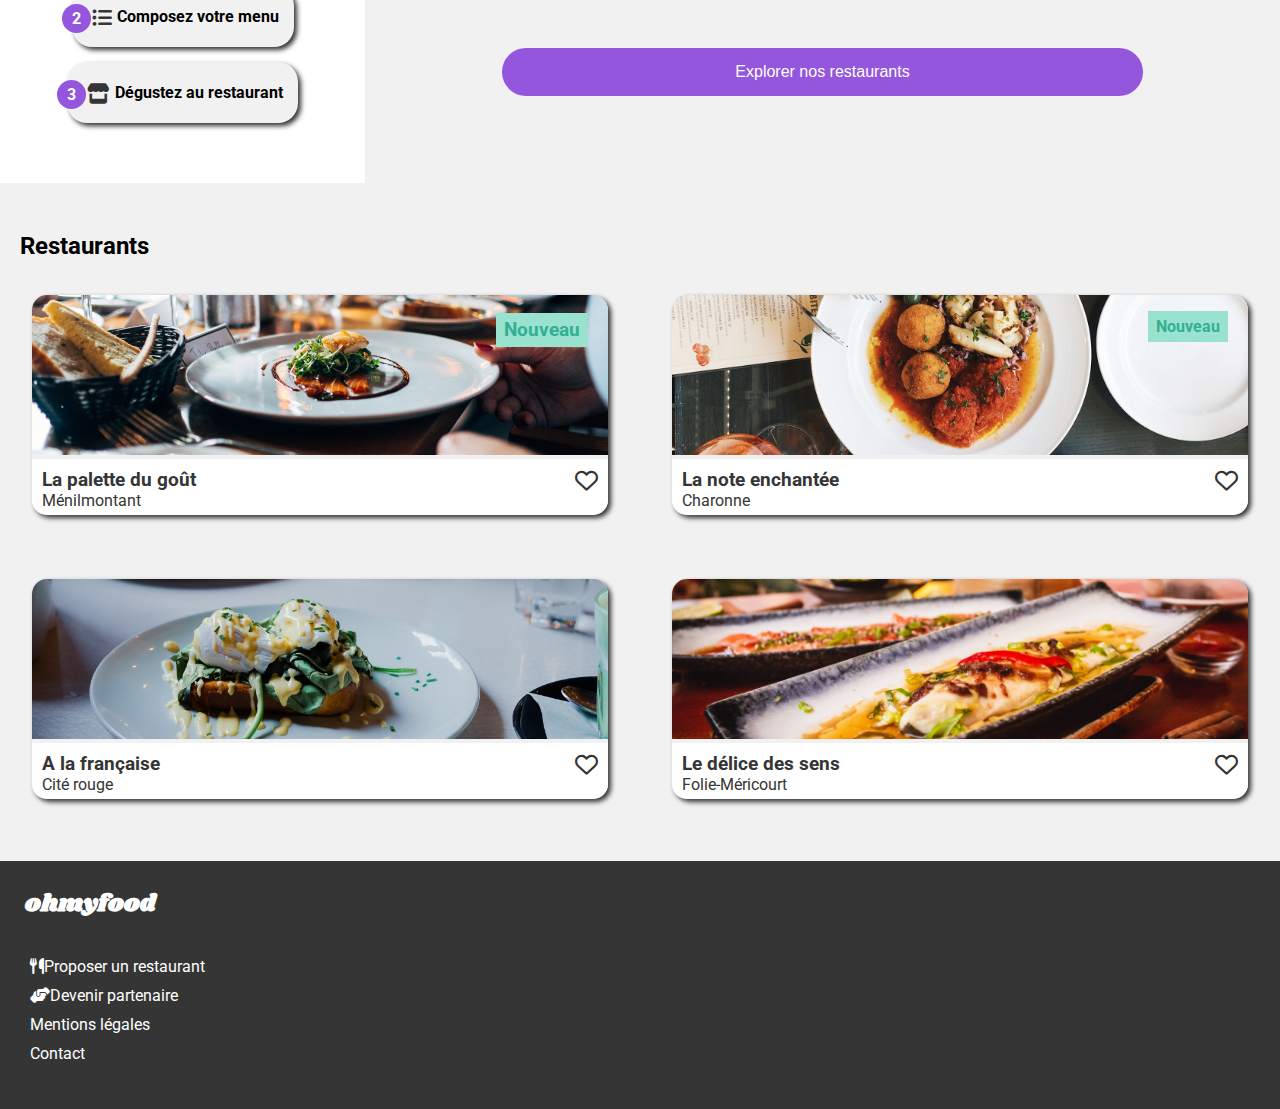
==== commit 282d39bb: "intégration coeur page accueil" ====
--- a/accueil.html
+++ b/accueil.html
@@ -59,7 +59,7 @@
                     <img src="images/restaurants/jay-wennington-N_Y88TWmGwA-unsplash.jpg" alt="La palette du goût">
                     <h3 class="new">Nouveau</h3>
                 </div>
-                <div class="titles">
+                <div id="titles">
                     <div>
                         <h3>La palette du goût</h3>
                         <p>Ménilmontant</p>
@@ -77,7 +77,7 @@
                     <img src="images/restaurants/stil-u2Lp8tXIcjw-unsplash.jpg" alt="La note enchantée">
                     <p class="new">Nouveau</p>
                 </div>
-                <div class="titles">
+                <div id="titles">
                     <div>
                         <h3>La note enchantée</h3>
                         <p>Charonne</p>
@@ -92,7 +92,7 @@
                 <div class="images">
                     <img src="images/restaurants/toa-heftiba-DQKerTsQwi0-unsplash.jpg" alt="A la française">
                 </div>
-                <div class="titles">
+                <div id="titles">
                     <div>
                         <h3>A la française</h3>
                         <p>Cité rouge</p>
@@ -107,7 +107,7 @@
                 <div class="images">
                     <img src="images/restaurants/louis-hansel-shotsoflouis-qNBGVyOCY8Q-unsplash.jpg" alt="Le délice des sens">
                 </div>
-                <div class="titles">
+                <div id="titles">
                     <div>
                         <h3>Le délice des sens</h3>
                         <p>Folie-Méricourt</p>
--- a/accueil.css
+++ b/accueil.css
@@ -534,7 +534,6 @@
   -webkit-box-align: stretch;
       -ms-flex-align: stretch;
           align-items: stretch;
-  position: static;
 }
 
 #restaurants .restaurants .images {
@@ -562,51 +561,9 @@
   right: 20px;
 }
 
-#empty {
-  position: absolute;
-  right: 5px;
-  font-size: 23px;
-  z-index: 999;
-  /*&:hover {
-        z-index: -999;
-    }*/
-}
-
-#empty:hover + #full {
-  height: 100%;
-}
-
-#full {
-  position: absolute;
-  right: 5px;
-  font-size: 24px;
-  height: 0%;
-  /* background: -webkit-gradient(linear, left top, left bottom, color-stop(24%, #ff7ddc), color-stop(76%, #ffb464));*/
-  background: -webkit-gradient(linear, left top, left bottom, color-stop(24%, #ff7ddc), color-stop(76%, #ffb464));
-  background: linear-gradient(180deg, #ff7ddc 24%, #ffb464 76%);
-  background-clip: text;
-  -webkit-background-clip: text;
-  -webkit-text-fill-color: transparent;
-  -webkit-transition: all 3s;
-  transition: all 3s;
-}
-
-.heart .full:hover::after {
-  height: 0%;
-  z-index: 999;
-}
-
-/*.heart .full::after {
-    position: absolute;
-    right: 0px;
-    content: '\f004';
-    background: #ffffff;
-    height: 100%;
-    -webkit-transition: all 1s;
-    transition: all 1s;
-}*/
-.titles {
+.restaurants #titles {
   background-color: #ffffff;
+  position: relative;
   color: #353535;
   -ms-grid-row: 7;
   -ms-grid-row-span: 3;
@@ -623,7 +580,7 @@
           justify-content: space-between;
 }
 
-.titles div {
+.restaurants #titles div {
   padding: 0;
   -webkit-box-orient: vertical;
   -webkit-box-direction: normal;
@@ -631,57 +588,54 @@
           flex-direction: column;
 }
 
-.titles div h3,
-.titles div p {
+.restaurants #titles div h3,
+.restaurants #titles div p {
   margin: 0;
 }
 
-.titles .heart {
-  position: relative;
-}
-
-#empty {
-  position: absolute;
-  right: 5px;
+.restaurants #titles .empty {
+  position: absolute;
+  top: 10px;
+  right: 10px;
   font-size: 23px;
+  opacity: 1;
   z-index: 999;
-  /*&:hover {
-        z-index: -999;
-    }*/
-}
-
-#empty:hover + #full {
+  -webkit-transition: all 1s;
+  transition: all 1s;
+}
+
+.restaurants #titles .empty:hover {
+  opacity: 0;
+}
+
+.restaurants #titles .empty:hover + .full {
   height: 100%;
 }
 
-#full {
-  position: absolute;
-  right: 5px;
+.restaurants #titles .full {
+  position: absolute;
+  top: 10px;
+  right: 10px;
   font-size: 24px;
   height: 0%;
-  /* background: -webkit-gradient(linear, left top, left bottom, color-stop(24%, #ff7ddc), color-stop(76%, #ffb464));*/
-  background: -webkit-gradient(linear, left top, left bottom, color-stop(24%, #ff7ddc), color-stop(76%, #ffb464));
-  background: linear-gradient(180deg, #ff7ddc 24%, #ffb464 76%);
+  background: -webkit-gradient(linear, left top, left bottom, color-stop(24%, #FF79DA), color-stop(76%, #9356DC));
+  background: linear-gradient(180deg, #FF79DA 24%, #9356DC 76%);
   background-clip: text;
   -webkit-background-clip: text;
   -webkit-text-fill-color: transparent;
-  -webkit-transition: all 3s;
-  transition: all 3s;
-}
-
-.heart .full:hover::after {
+  -webkit-transition: all 2s ease-in-out;
+  transition: all 2s ease-in-out;
+  opacity: 1;
   height: 0%;
-  z-index: 999;
-}
-
-.heart .full::after {
+}
+
+.restaurants #titles .full::after {
+  content: "";
   position: absolute;
   right: 0px;
-  content: '\f004';
-  background: #ffffff;
+  top: 0px;
+  background: #fff;
   height: 100%;
-  -webkit-transition: all 1s;
-  transition: all 1s;
 }
 
 footer {
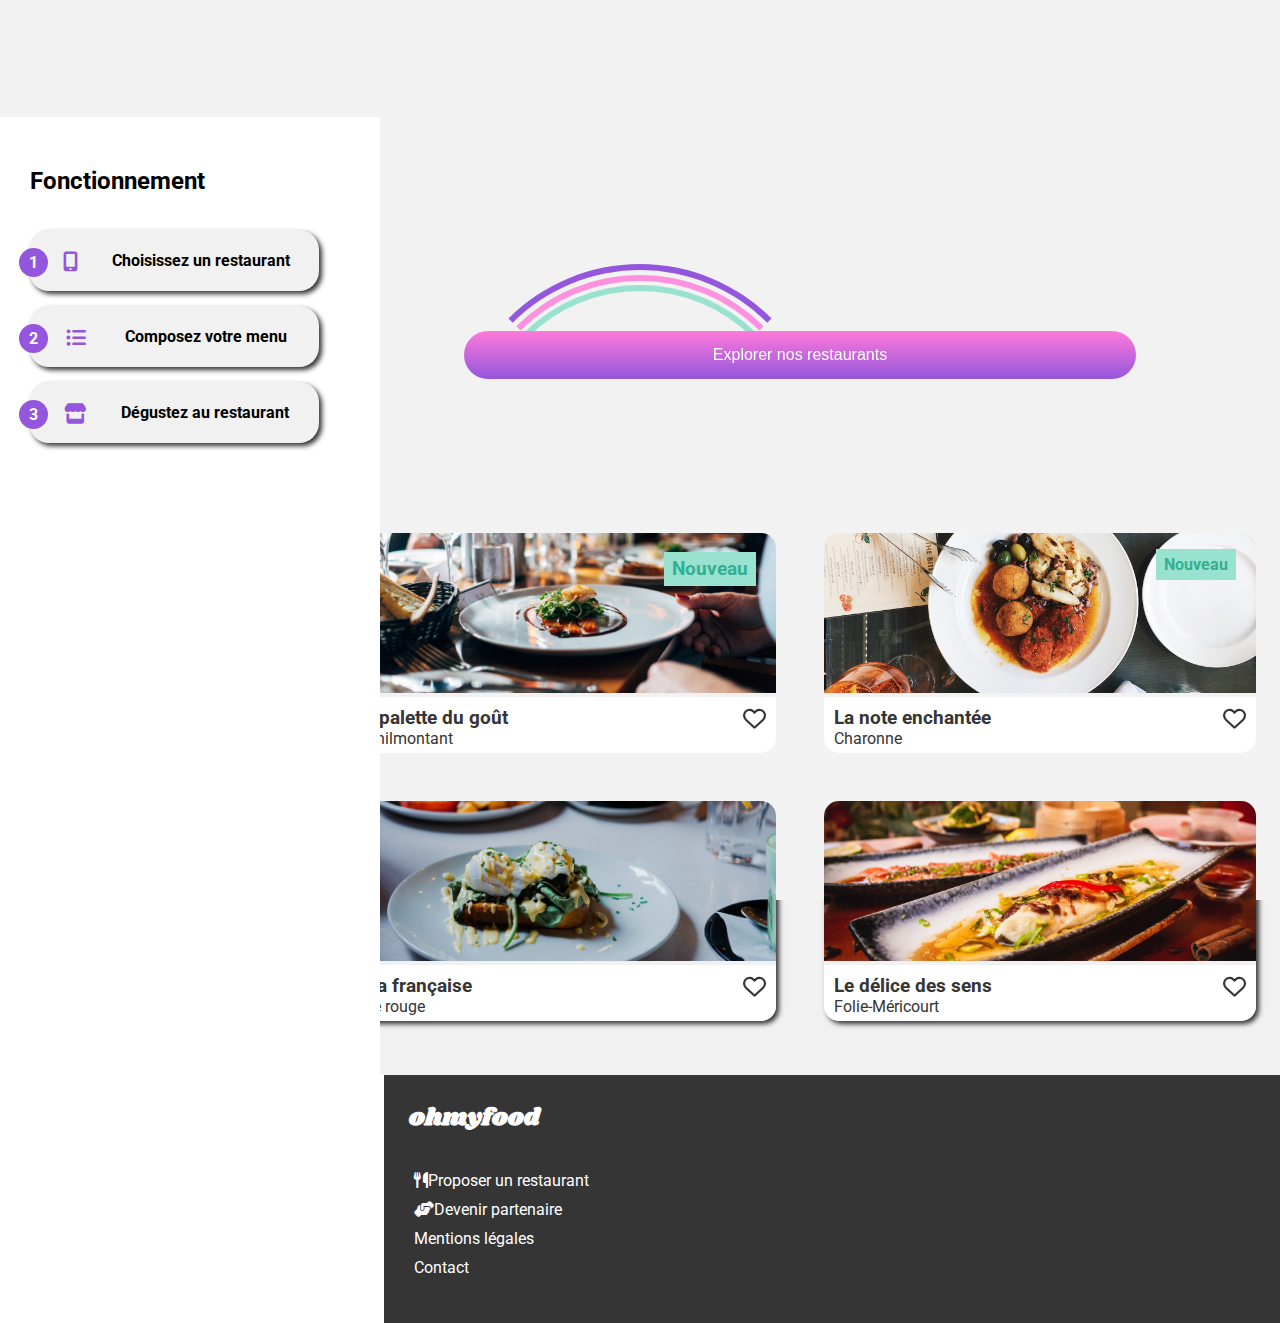
==== commit 6a9c949d: "implémentation loader" ====
--- a/accueil.html
+++ b/accueil.html
@@ -10,22 +10,23 @@
 </head>
 
 <body>
-    <section class="loader-title">
-        <div class="loader">
-            <div id="titleOhMyFood">
-                <span class="letter">o</span>
-                <span class="letter">h</span>
-                <span class="letter">m</span>
-                <span class="letter">y</span>
-                <span class="letter">f</span>
-                <span class="letter">o</span>
-                <span class="letter">o</span>
-                <span class="letter">d</span>
-            </div>
-            <div class="loader-circles">
-            </div>
+
+    <div class="loader">
+        <!--
+        <div id="titleOhMyFood">
+            <span class="letter">o</span>
+            <span class="letter">h</span>
+            <span class="letter">m</span>
+            <span class="letter">y</span>
+            <span class="letter">f</span>
+            <span class="letter">o</span>
+            <span class="letter">o</span>
+            <span class="letter">d</span>
         </div>
-    </section>
+        -->
+        <div class="loader-circles">
+        </div>
+    </div>
 
     <!--HEADER-->
     <header>
--- a/accueil.css
+++ b/accueil.css
@@ -148,25 +148,40 @@
   margin: 0;
   padding: 0;
   position: relative;
+  /*&::after {
+        content: "";
+        animation: disappear-after-loader 1s 3s ease-in-out forwards;
+    }*/
 }
 
 .loader {
-  width: 100vw;
-  height: 100vw;
+  width: 100%;
+  height: 100%;
+  position: fixed;
+  top: 0;
+  left: 0;
+  display: -webkit-box;
+  display: -ms-flexbox;
+  display: flex;
+  -webkit-box-align: center;
+      -ms-flex-align: center;
+          align-items: center;
+  -webkit-box-pack: center;
+      -ms-flex-pack: center;
+          justify-content: center;
   background-color: #f2f2f2;
-  z-index: 1000;
-  -webkit-animation: loader-container--disappear 1s 2s both;
-          animation: loader-container--disappear 1s 2s both;
+  -webkit-animation: loader-container--disappear 1s 3s ease-in-out forwards;
+          animation: loader-container--disappear 1s 3s ease-in-out forwards;
 }
 
 .loader-circles {
-  width: 200px;
-  height: 200px;
+  width: 300px;
+  height: 300px;
   padding: 30px;
-  border-radius: 200px;
-  text-align: center;
+  border-radius: 300px;
   border: 6px solid transparent;
   border-top-color: #9356DC;
+  position: relative;
   -webkit-animation: spin 1.5s 0.5s infinite;
           animation: spin 1.5s 0.5s infinite;
 }
@@ -225,18 +240,40 @@
 @-webkit-keyframes loader-container--disappear {
   0% {
     opacity: 1;
-  }
-  100% {
-    opacity: 0;
+    z-index: 1000;
+  }
+  100% {
+    opacity: 0;
+    z-index: -1;
   }
 }
 
 @keyframes loader-container--disappear {
   0% {
     opacity: 1;
-  }
-  100% {
-    opacity: 0;
+    z-index: 1000;
+  }
+  100% {
+    opacity: 0;
+    z-index: -1;
+  }
+}
+
+@-webkit-keyframes disappear-after-loader {
+  0% {
+    opacity: 0;
+  }
+  100% {
+    opacity: 1;
+  }
+}
+
+@keyframes disappear-after-loader {
+  0% {
+    opacity: 0;
+  }
+  100% {
+    opacity: 1;
   }
 }
 
@@ -292,6 +329,7 @@
 
 @media screen and (max-width: 480px) {
   form {
+    width: 100%;
     padding: 0 0 20px 0;
   }
 }
@@ -338,7 +376,9 @@
           justify-content: center;
   padding: 15px 10px 15px 10px;
   border-radius: 40px;
-  background-color: #9356DC;
+  background: -webkit-gradient(linear, left top, left bottom, from(#FF79DA), to(#9356DC));
+  background: linear-gradient(to bottom, #FF79DA, #9356DC);
+  background: -webkit-linear-gradient(to bottom, #FF79DA, #9356DC);
   color: #FFFFFF;
   font-size: 16px;
   width: 70%;
@@ -347,53 +387,57 @@
   -webkit-box-shadow: 3px 3px 1px #f0f0f0;
           box-shadow: 3px 3px 1px #f0f0f0;
   position: relative;
-  z-index: 1;
   cursor: pointer;
+  /*&::after {
+        border-radius: 40px;
+        content: "";
+        position: absolute;
+        top: 0;
+        right: 0;
+        bottom: 0;
+        left: 0;
+        opacity: 0;
+        z-index: -1;
+        transition: opacity 250ms 50ms ease-in;
+    }*/
 }
 
 form .btn:hover {
   border-radius: 30px;
   -webkit-box-shadow: 4px 4px 3px #353535;
           box-shadow: 4px 4px 3px #353535;
-}
-
-form .btn:hover::after {
-  opacity: 1;
-}
-
-form .btn::after {
-  border-radius: 40px;
-  content: "";
-  position: absolute;
-  top: 0;
-  right: 0;
-  bottom: 0;
-  left: 0;
-  background: -webkit-gradient(linear, left top, left bottom, from(#FF79DA), to(#9356DC));
-  background: linear-gradient(to bottom, #FF79DA, #9356DC);
-  background: -webkit-linear-gradient(to bottom, #FF79DA, #9356DC);
-  opacity: 0;
-  z-index: -1;
-  -webkit-transition: opacity 250ms 50ms ease-in;
-  transition: opacity 250ms 50ms ease-in;
+  /*&::after {
+            opacity: 1;
+        }*/
 }
 
 #functionning {
   padding: 30px;
-  height: auto;
+  height: 100%;
   margin-bottom: 30px;
   width: 25%;
+  position: fixed;
+  left: 0;
+  z-index: 10;
   background-color: #ffffff;
 }
 
+@media screen and (max-width: 480px) {
+  #functionning {
+    width: 100%;
+    position: absolute;
+    z-index: 0;
+  }
+}
+
 #functionning div {
-  width: 100%;
+  width: 90%;
   display: -webkit-box;
   display: -ms-flexbox;
   display: flex;
-  -webkit-box-pack: space-evenly;
-      -ms-flex-pack: space-evenly;
-          justify-content: space-evenly;
+  -webkit-box-pack: center;
+      -ms-flex-pack: center;
+          justify-content: center;
   -webkit-box-align: center;
       -ms-flex-align: center;
           align-items: center;
@@ -405,6 +449,7 @@
 
 #functionning div a {
   background-color: #f1f1f1;
+  width: 90%;
   padding: 5px 15px;
   border-radius: 20px;
   text-decoration: none;
@@ -419,7 +464,6 @@
   font-weight: bold;
   -webkit-box-shadow: 3px 3px 5px #353535;
           box-shadow: 3px 3px 5px #353535;
-  z-index: 1;
 }
 
 @media screen and (max-width: 480px) {
@@ -470,7 +514,7 @@
   margin-top: 12px;
   font-size: 20px;
   padding: 5px;
-  color: #353535;
+  color: #9356DC;
 }
 
 #functionning div a p {
@@ -485,6 +529,8 @@
   padding-top: 30px;
   padding-bottom: 30px;
   background-color: #f1f1f1;
+  width: 75%;
+  margin-left: 25%;
   display: -ms-grid;
   display: grid;
   -ms-grid-columns: 1fr 1fr;
@@ -495,6 +541,8 @@
 
 @media screen and (max-width: 480px) {
   #restaurants {
+    width: 100%;
+    margin-left: 0;
     -ms-grid-columns: 1fr;
         grid-template-columns: 1fr;
     -ms-grid-rows: 1fr;
@@ -642,6 +690,8 @@
   background-color: #353535;
   color: #ffffff;
   padding: 25px;
+  width: 70%;
+  margin-left: 30%;
 }
 
 footer h2 {
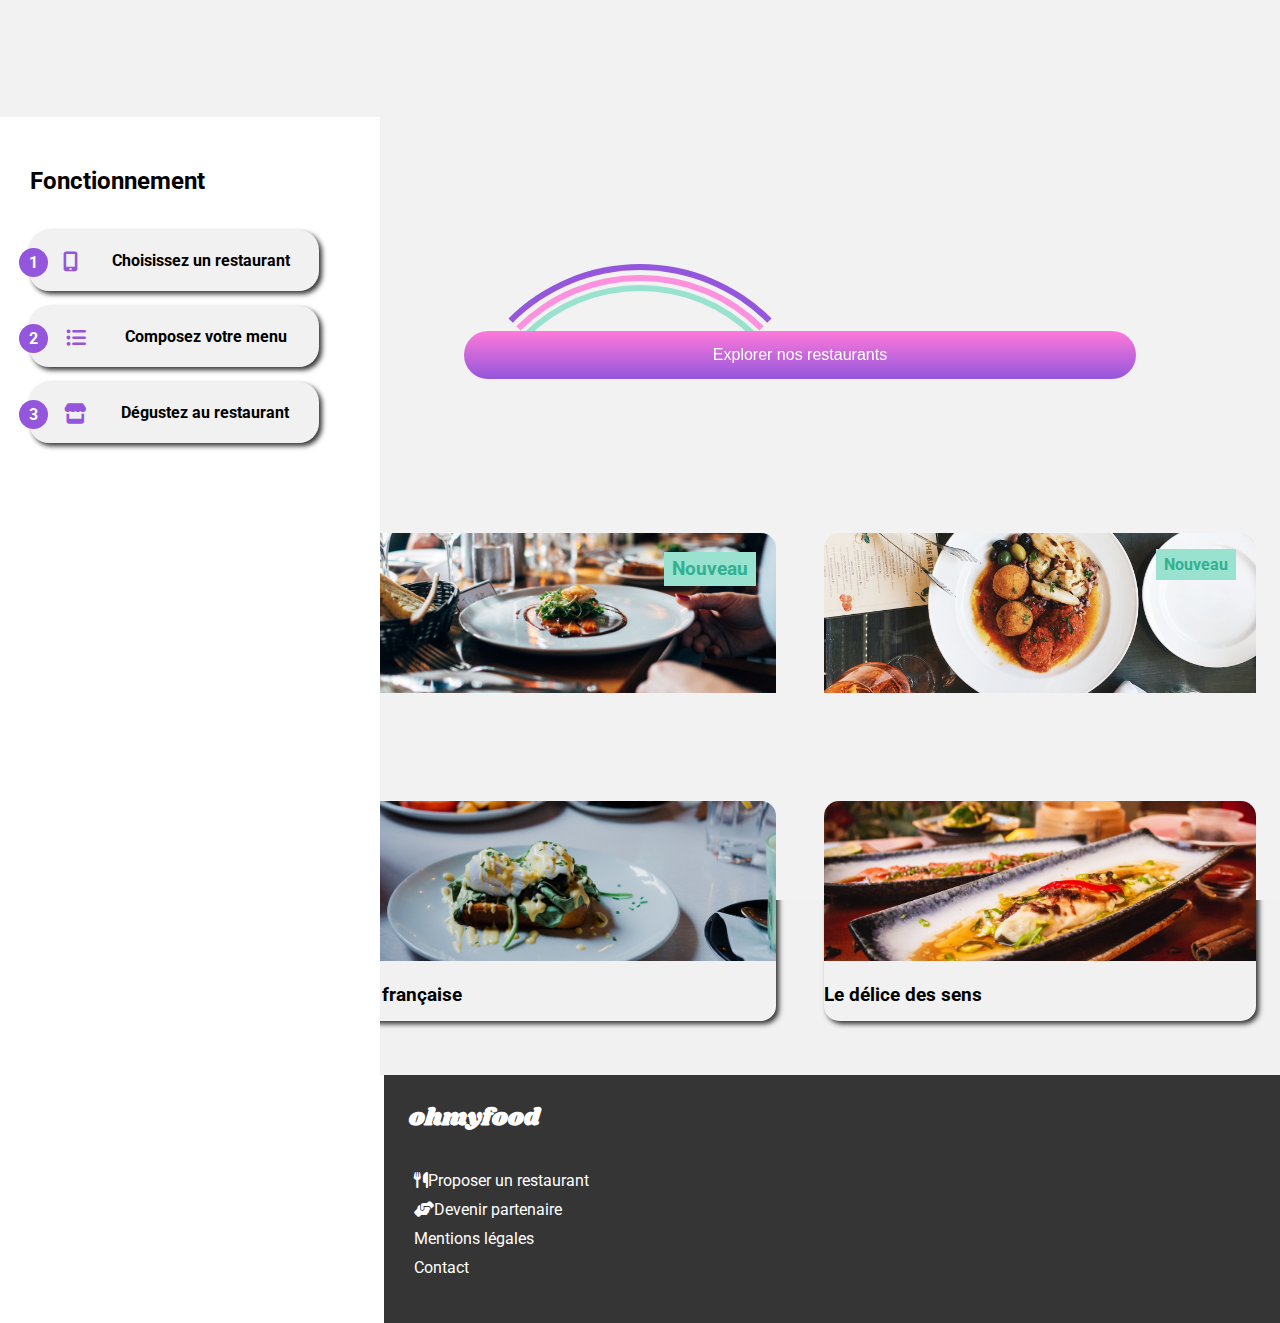
==== commit 679b084f: "passage au validateur html et css" ====
--- a/accueil.html
+++ b/accueil.html
@@ -12,18 +12,6 @@
 <body>
 
     <div class="loader">
-        <!--
-        <div id="titleOhMyFood">
-            <span class="letter">o</span>
-            <span class="letter">h</span>
-            <span class="letter">m</span>
-            <span class="letter">y</span>
-            <span class="letter">f</span>
-            <span class="letter">o</span>
-            <span class="letter">o</span>
-            <span class="letter">d</span>
-        </div>
-        -->
         <div class="loader-circles">
         </div>
     </div>
@@ -60,15 +48,15 @@
                     <img src="images/restaurants/jay-wennington-N_Y88TWmGwA-unsplash.jpg" alt="La palette du goût">
                     <h3 class="new">Nouveau</h3>
                 </div>
-                <div id="titles">
+                <div class="titles">
                     <div>
                         <h3>La palette du goût</h3>
                         <p>Ménilmontant</p>
 
                     </div>
                     <div class="heart">
-                        <i class="fa-regular fa-heart empty" id="empty"></i>
-                        <i class="fa-solid fa-heart full" id="full"></i>
+                        <i class="fa-regular fa-heart empty"></i>
+                        <i class="fa-solid fa-heart full"></i>
                     </div>
 
                 </div>
@@ -78,14 +66,14 @@
                     <img src="images/restaurants/stil-u2Lp8tXIcjw-unsplash.jpg" alt="La note enchantée">
                     <p class="new">Nouveau</p>
                 </div>
-                <div id="titles">
+                <div class="titles">
                     <div>
                         <h3>La note enchantée</h3>
                         <p>Charonne</p>
                     </div>
                     <div class="heart">
-                        <i class="fa-regular fa-heart empty" id="empty"></i>
-                        <i class="fa-solid fa-heart full" id="full"></i>
+                        <i class="fa-regular fa-heart empty"></i>
+                        <i class="fa-solid fa-heart full"></i>
                     </div>
                 </div>
             </a>
@@ -93,14 +81,14 @@
                 <div class="images">
                     <img src="images/restaurants/toa-heftiba-DQKerTsQwi0-unsplash.jpg" alt="A la française">
                 </div>
-                <div id="titles">
+                <div class="titles">
                     <div>
                         <h3>A la française</h3>
                         <p>Cité rouge</p>
                     </div>
                     <div class="heart">
-                        <i class="fa-regular fa-heart empty" id="empty"></i>
-                        <i class="fa-solid fa-heart full" id="full"></i>
+                        <i class="fa-regular fa-heart empty"></i>
+                        <i class="fa-solid fa-heart full"></i>
                     </div>
                 </div>
             </a>
@@ -108,14 +96,14 @@
                 <div class="images">
                     <img src="images/restaurants/louis-hansel-shotsoflouis-qNBGVyOCY8Q-unsplash.jpg" alt="Le délice des sens">
                 </div>
-                <div id="titles">
+                <div class="titles">
                     <div>
                         <h3>Le délice des sens</h3>
                         <p>Folie-Méricourt</p>
                     </div>
                     <div class="heart">
-                        <i class="fa-regular fa-heart empty" id="empty"></i>
-                        <i class="fa-solid fa-heart full" id="full"></i>
+                        <i class="fa-regular fa-heart empty"></i>
+                        <i class="fa-solid fa-heart full"></i>
                     </div>
                 </div>
             </a>
@@ -133,5 +121,4 @@
     </footer>
 </body>
 
-
 </html>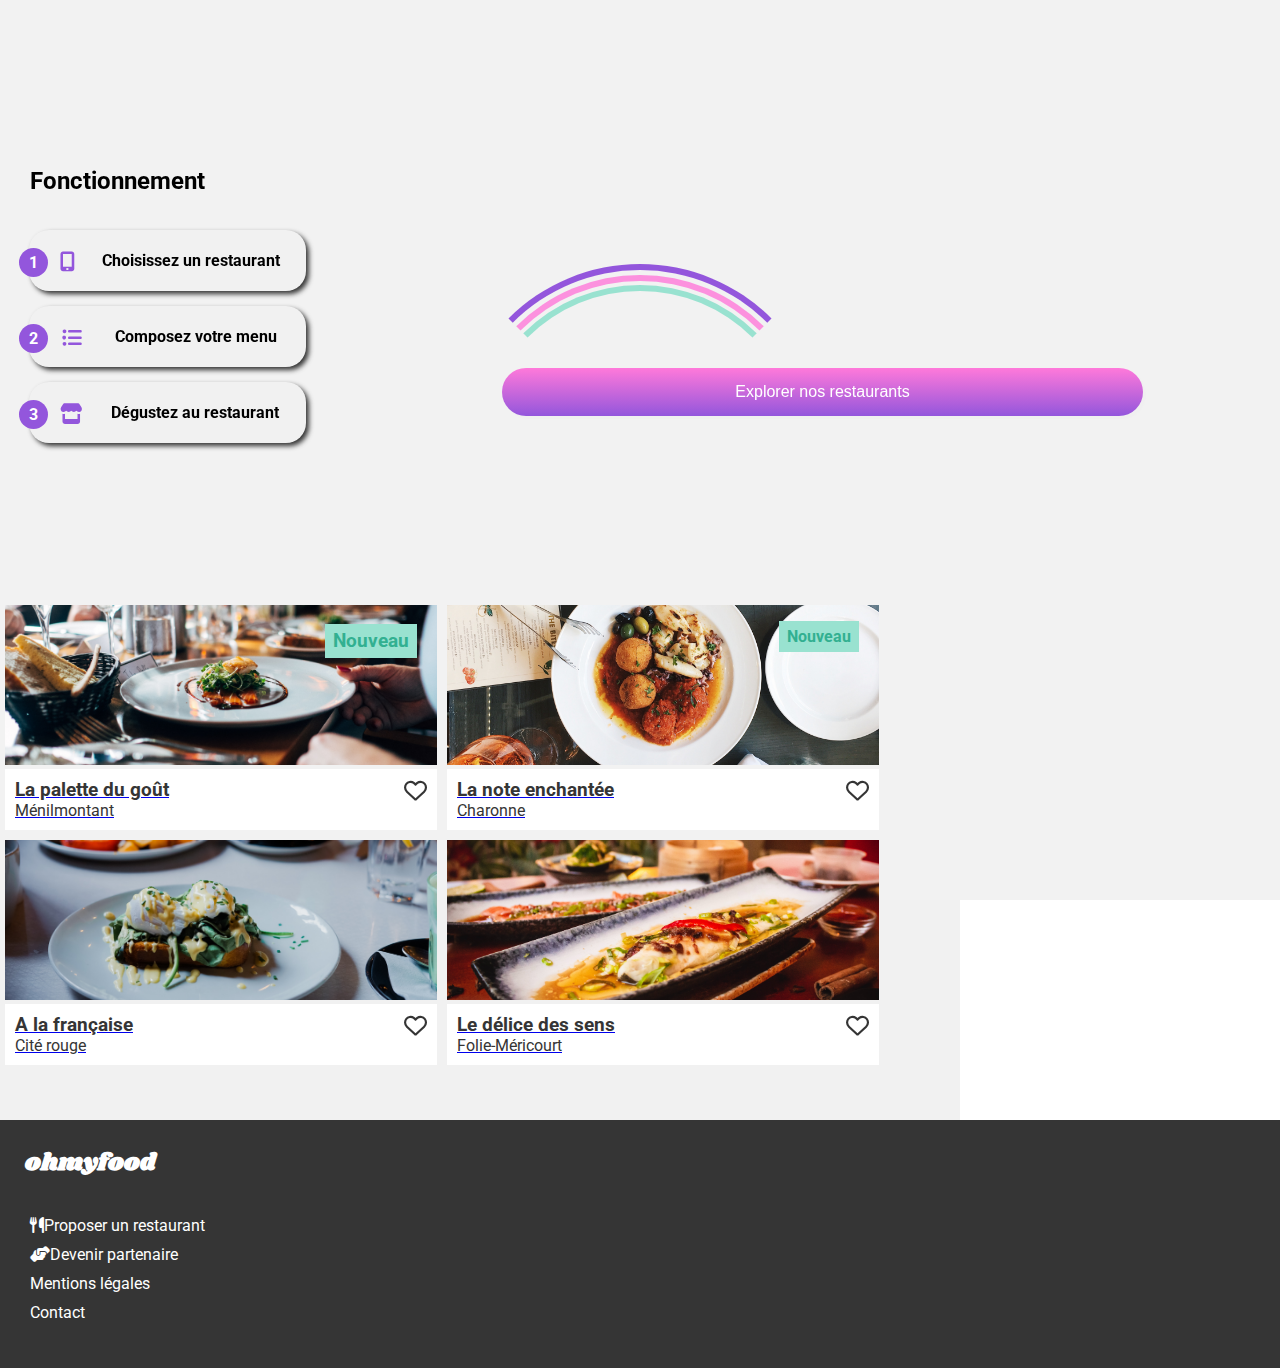
==== commit 7c8c8d1c: "résolution derniers problèmes (1)" ====
--- a/accueil.html
+++ b/accueil.html
@@ -20,93 +20,94 @@
     <header>
         <img src="images/logo/ohmyfood.png" alt="logo ohmyfood" />
     </header>
-    <div class="form-nav">
-        <form>
-            <div>
-                <i class="fa-solid fa-location-dot"></i><input type="text" value="Paris, Belleville">
-            </div>
-            <h1>Réservez le menu qui vous convient</h1>
-            <h3>Découvrez des restaurants d'exception, sélectionnés par nos soins.</h3>
-            <button class="btn">Explorer nos restaurants</button>
-        </form>
+    <main>
+        <div class="form-nav">
+            <form>
+                <div>
+                    <i class="fa-solid fa-location-dot"></i><input type="text" value="Paris, Belleville">
+                </div>
+                <h1>Réservez le menu qui vous convient</h1>
+                <h3>Découvrez des restaurants d'exception, sélectionnés par nos soins.</h3>
+                <button class="btn">Explorer nos restaurants</button>
+            </form>
 
-        <nav id="functionning">
-            <h2>Fonctionnement</h2>
-            <div>
-                <a href="#" class="parts"><span>1</span><i class="fa-solid fa-mobile-screen-button"></i><p>Choisissez un restaurant</p></a>
-                <a href="#" class="parts"><span>2</span><i class="fa-solid fa-list-ul"></i><p>Composez votre menu</p></a>
-                <a href="#" class="parts"><span>3</span><i class="fa-solid fa-store"></i><p>Dégustez au restaurant</p></a>
-            </div>
-        </nav>
-    </div>
-    <main>
+            <aside id="functionning">
+                <h2>Fonctionnement</h2>
+                <div>
+                    <a href="#" class="parts"><span>1</span><i class="fa-solid fa-mobile-screen-button"></i><p>Choisissez un restaurant</p></a>
+                    <a href="#" class="parts"><span>2</span><i class="fa-solid fa-list-ul"></i><p>Composez votre menu</p></a>
+                    <a href="#" class="parts"><span>3</span><i class="fa-solid fa-store"></i><p>Dégustez au restaurant</p></a>
+                </div>
+            </aside>
+        </div>
         <section id="restaurants">
             <h2>Restaurants</h2>
+            <div class="restaurants-names">
+                <a href="menuPages/tasteChoice.html" class="restaurants">
+                    <div class="images">
+                        <img src="images/restaurants/jay-wennington-N_Y88TWmGwA-unsplash.jpg" alt="La palette du goût">
+                        <h3 class="new">Nouveau</h3>
+                    </div>
+                    <div class="card-body">
+                        <div>
+                            <h3>La palette du goût</h3>
+                            <p>Ménilmontant</p>
 
-            <a href="menuPages/tasteChoice.html" class="restaurants">
-                <div class="images">
-                    <img src="images/restaurants/jay-wennington-N_Y88TWmGwA-unsplash.jpg" alt="La palette du goût">
-                    <h3 class="new">Nouveau</h3>
-                </div>
-                <div class="titles">
-                    <div>
-                        <h3>La palette du goût</h3>
-                        <p>Ménilmontant</p>
+                        </div>
+                        <div class="heart">
+                            <i class="fa-regular fa-heart empty"></i>
+                            <i class="fa-solid fa-heart full"></i>
+                        </div>
 
                     </div>
-                    <div class="heart">
-                        <i class="fa-regular fa-heart empty"></i>
-                        <i class="fa-solid fa-heart full"></i>
+                </a>
+                <a href="menuPages/delightedNote.html" class="restaurants">
+                    <div class="images">
+                        <img src="images/restaurants/stil-u2Lp8tXIcjw-unsplash.jpg" alt="La note enchantée">
+                        <p class="new">Nouveau</p>
                     </div>
-
-                </div>
-            </a>
-            <a href="menuPages/delightedNote.html" class="restaurants">
-                <div class="images">
-                    <img src="images/restaurants/stil-u2Lp8tXIcjw-unsplash.jpg" alt="La note enchantée">
-                    <p class="new">Nouveau</p>
-                </div>
-                <div class="titles">
-                    <div>
-                        <h3>La note enchantée</h3>
-                        <p>Charonne</p>
+                    <div class="card-body">
+                        <div>
+                            <h3>La note enchantée</h3>
+                            <p>Charonne</p>
+                        </div>
+                        <div class="heart">
+                            <i class="fa-regular fa-heart empty"></i>
+                            <i class="fa-solid fa-heart full"></i>
+                        </div>
                     </div>
-                    <div class="heart">
-                        <i class="fa-regular fa-heart empty"></i>
-                        <i class="fa-solid fa-heart full"></i>
+                </a>
+                <a href="menuPages/frenchMenu.html" class="restaurants">
+                    <div class="images">
+                        <img src="images/restaurants/toa-heftiba-DQKerTsQwi0-unsplash.jpg" alt="A la française">
                     </div>
-                </div>
-            </a>
-            <a href="menuPages/frenchMenu.html" class="restaurants">
-                <div class="images">
-                    <img src="images/restaurants/toa-heftiba-DQKerTsQwi0-unsplash.jpg" alt="A la française">
-                </div>
-                <div class="titles">
-                    <div>
-                        <h3>A la française</h3>
-                        <p>Cité rouge</p>
+                    <div class="card-body">
+                        <div>
+                            <h3>A la française</h3>
+                            <p>Cité rouge</p>
+                        </div>
+                        <div class="heart">
+                            <i class="fa-regular fa-heart empty"></i>
+                            <i class="fa-solid fa-heart full"></i>
+                        </div>
                     </div>
-                    <div class="heart">
-                        <i class="fa-regular fa-heart empty"></i>
-                        <i class="fa-solid fa-heart full"></i>
+                </a>
+                <a href="menuPages/sensesDelight.html" class="restaurants">
+                    <div class="images">
+                        <img src="images/restaurants/louis-hansel-shotsoflouis-qNBGVyOCY8Q-unsplash.jpg" alt="Le délice des sens">
                     </div>
-                </div>
-            </a>
-            <a href="menuPages/sensesDelight.html" class="restaurants">
-                <div class="images">
-                    <img src="images/restaurants/louis-hansel-shotsoflouis-qNBGVyOCY8Q-unsplash.jpg" alt="Le délice des sens">
-                </div>
-                <div class="titles">
-                    <div>
-                        <h3>Le délice des sens</h3>
-                        <p>Folie-Méricourt</p>
+                    <div class="card-body">
+                        <div>
+                            <h3>Le délice des sens</h3>
+                            <p>Folie-Méricourt</p>
+                        </div>
+                        <div class="heart">
+                            <i class="fa-regular fa-heart empty"></i>
+                            <i class="fa-solid fa-heart full"></i>
+                        </div>
                     </div>
-                    <div class="heart">
-                        <i class="fa-regular fa-heart empty"></i>
-                        <i class="fa-solid fa-heart full"></i>
-                    </div>
-                </div>
-            </a>
+                </a>
+            </div>
 
         </section>
     </main>
--- a/accueil.css
+++ b/accueil.css
@@ -7,87 +7,119 @@
 height: $height;
 align-items: center;
 }*/
-@-webkit-keyframes spinner {
-  0% {
-    -webkit-transform: scale(O);
-            transform: scale(O);
-  }
-  100% {
-    -webkit-transform: scale(1);
-            transform: scale(1);
-  }
-}
-@keyframes spinner {
-  0% {
-    -webkit-transform: scale(O);
-            transform: scale(O);
-  }
-  100% {
-    -webkit-transform: scale(1);
-            transform: scale(1);
-  }
-}
-
-@-webkit-keyframes fade-in1 {
-  from {
+@-webkit-keyframes spin {
+  0% {
+    -webkit-transform: rotate(0deg);
+            transform: rotate(0deg);
+  }
+  100% {
+    -webkit-transform: rotate(360deg);
+            transform: rotate(360deg);
+  }
+}
+@keyframes spin {
+  0% {
+    -webkit-transform: rotate(0deg);
+            transform: rotate(0deg);
+  }
+  100% {
+    -webkit-transform: rotate(360deg);
+            transform: rotate(360deg);
+  }
+}
+
+@-webkit-keyframes loader-container--disappear {
+  0% {
+    opacity: 1;
+    z-index: 1000;
+  }
+  90% {
+    opacity: 1;
+  }
+  100% {
     opacity: 0;
-  }
-  to {
-    opacity: 1;
-  }
-}
-
-@keyframes fade-in1 {
-  from {
+    z-index: -1;
+  }
+}
+
+@keyframes loader-container--disappear {
+  0% {
+    opacity: 1;
+    z-index: 1000;
+  }
+  90% {
+    opacity: 1;
+  }
+  100% {
     opacity: 0;
-  }
-  to {
-    opacity: 1;
-  }
-}
-
-@-webkit-keyframes fade-in2 {
+    z-index: -1;
+  }
+}
+
+@-webkit-keyframes disappear-after-loader {
   0% {
     opacity: 0;
   }
-  50% {
-    opacity: 0.6;
-  }
-  100% {
-    opacity: 1;
-  }
+  100% {
+    opacity: 1;
+  }
+}
+
+@keyframes disappear-after-loader {
+  0% {
+    opacity: 0;
+  }
+  100% {
+    opacity: 1;
+  }
+}
+
+/*@keyframes spinner {
+    0% {
+        transform: scale(0);
+    }
+    100% {
+        transform: scale(1);
+    }
+}*/
+/*@keyframes fade-in1 {
+    from {
+        opacity: 0;
+    }
+    to {
+        opacity: 1;
+    }
 }
 
 @keyframes fade-in2 {
-  0% {
-    opacity: 0;
-  }
-  50% {
-    opacity: 0.6;
-  }
-  100% {
-    opacity: 1;
-  }
+    0% {
+        opacity: 0;
+    }
+    50% {
+        opacity: 0.6;
+    }
+    100% {
+        opacity: 1;
+    }
 }
 
 @keyframes fade-in2 {
-  0% {
-    -webkit-opacity: 0;
-    -moz-opacity: 0;
-    opacity: 0;
-  }
-  50% {
-    -webkit-opacity: 0.6;
-    -moz-opacity: 0.6;
-    opacity: 0.6;
-  }
-  100% {
-    -webkit-opacity: 1;
-    -moz-opacity: 1;
-    opacity: 1;
-  }
-}
-
+    0% {
+        -webkit-opacity: 0;
+        -moz-opacity: 0;
+        opacity: 0;
+    }
+    50% {
+        -webkit-opacity: 0.6;
+        -moz-opacity: 0.6;
+        opacity: 0.6;
+    }
+    100% {
+        -webkit-opacity: 1;
+        -moz-opacity: 1;
+        opacity: 1;
+    }
+}*/
 @-webkit-keyframes translateY__course {
   0% {
     -webkit-transform: translateY(-70px);
@@ -105,7 +137,6 @@
     opacity: 1;
   }
 }
-
 @keyframes translateY__course {
   0% {
     -webkit-transform: translateY(-70px);
@@ -124,34 +155,30 @@
   }
 }
 
-@keyframes fade-in1 {
-  0% {
-    opacity: 0;
-  }
-  50% {
-    opacity: 0.5;
-  }
-  80% {
-    opacity: 0.3;
-  }
-  90% {
-    opacity: 0.8;
-  }
-  100% {
-    opacity: 1;
-  }
-}
-
+/*@keyframes fade-in1 {
+    0% {
+        opacity: 0;
+    }
+    50% {
+        opacity: 0.5;
+    }
+    80% {
+        opacity: 0.3;
+    }
+    90% {
+        opacity: 0.8;
+    }
+    100% {
+        opacity: 1;
+    }
+}*/
 body {
   width: 100%;
   font-family: "Roboto", "sans serif";
   margin: 0;
   padding: 0;
   position: relative;
-  /*&::after {
-        content: "";
-        animation: disappear-after-loader 1s 3s ease-in-out forwards;
-    }*/
+  opacity: 1;
 }
 
 .loader {
@@ -170,8 +197,8 @@
       -ms-flex-pack: center;
           justify-content: center;
   background-color: #f2f2f2;
-  -webkit-animation: loader-container--disappear 1s 3s ease-in-out forwards;
-          animation: loader-container--disappear 1s 3s ease-in-out forwards;
+  -webkit-animation: loader-container--disappear 3s 0s ease-in-out both;
+          animation: loader-container--disappear 3s 0s ease-in-out both;
 }
 
 .loader-circles {
@@ -215,68 +242,6 @@
           animation: spin 0.5s 0.5s infinite;
 }
 
-@-webkit-keyframes spin {
-  0% {
-    -webkit-transform: rotate(0deg);
-            transform: rotate(0deg);
-  }
-  100% {
-    -webkit-transform: rotate(360deg);
-            transform: rotate(360deg);
-  }
-}
-
-@keyframes spin {
-  0% {
-    -webkit-transform: rotate(0deg);
-            transform: rotate(0deg);
-  }
-  100% {
-    -webkit-transform: rotate(360deg);
-            transform: rotate(360deg);
-  }
-}
-
-@-webkit-keyframes loader-container--disappear {
-  0% {
-    opacity: 1;
-    z-index: 1000;
-  }
-  100% {
-    opacity: 0;
-    z-index: -1;
-  }
-}
-
-@keyframes loader-container--disappear {
-  0% {
-    opacity: 1;
-    z-index: 1000;
-  }
-  100% {
-    opacity: 0;
-    z-index: -1;
-  }
-}
-
-@-webkit-keyframes disappear-after-loader {
-  0% {
-    opacity: 0;
-  }
-  100% {
-    opacity: 1;
-  }
-}
-
-@keyframes disappear-after-loader {
-  0% {
-    opacity: 0;
-  }
-  100% {
-    opacity: 1;
-  }
-}
-
 header {
   -webkit-box-shadow: 3px 3px 1px #eaeaea;
           box-shadow: 3px 3px 1px #eaeaea;
@@ -298,6 +263,12 @@
   margin-right: auto;
 }
 
+main {
+  width: 100%;
+  -webkit-animation: disappear-after-loader 3s 0s ease-in-out both;
+          animation: disappear-after-loader 3s 0s ease-in-out both;
+}
+
 .form-nav {
   display: -webkit-box;
   display: -ms-flexbox;
@@ -306,6 +277,24 @@
   -webkit-box-direction: reverse;
       -ms-flex-direction: row-reverse;
           flex-direction: row-reverse;
+}
+
+@media screen and (min-width: 481px) and (max-width: 900px) {
+  .form-nav {
+    -webkit-box-orient: vertical;
+    -webkit-box-direction: normal;
+        -ms-flex-direction: column;
+            flex-direction: column;
+  }
+}
+
+@media screen and (max-width: 480px) {
+  .form-nav {
+    -webkit-box-orient: vertical;
+    -webkit-box-direction: normal;
+        -ms-flex-direction: column;
+            flex-direction: column;
+  }
 }
 
 form {
@@ -331,6 +320,12 @@
   form {
     width: 100%;
     padding: 0 0 20px 0;
+  }
+}
+
+@media screen and (min-width: 481px) and (max-width: 900px) {
+  form {
+    width: 100%;
   }
 }
 
@@ -388,27 +383,12 @@
           box-shadow: 3px 3px 1px #f0f0f0;
   position: relative;
   cursor: pointer;
-  /*&::after {
-        border-radius: 40px;
-        content: "";
-        position: absolute;
-        top: 0;
-        right: 0;
-        bottom: 0;
-        left: 0;
-        opacity: 0;
-        z-index: -1;
-        transition: opacity 250ms 50ms ease-in;
-    }*/
 }
 
 form .btn:hover {
   border-radius: 30px;
   -webkit-box-shadow: 4px 4px 3px #353535;
           box-shadow: 4px 4px 3px #353535;
-  /*&::after {
-            opacity: 1;
-        }*/
 }
 
 #functionning {
@@ -416,10 +396,8 @@
   height: 100%;
   margin-bottom: 30px;
   width: 25%;
-  position: fixed;
   left: 0;
   z-index: 10;
-  background-color: #ffffff;
 }
 
 @media screen and (max-width: 480px) {
@@ -427,6 +405,12 @@
     width: 100%;
     position: absolute;
     z-index: 0;
+  }
+}
+
+@media screen and (min-width: 481px) and (max-width: 900px) {
+  #functionning {
+    width: 100%;
   }
 }
 
@@ -447,6 +431,17 @@
           flex-direction: column;
 }
 
+@media screen and (min-width: 481px) and (max-width: 900px) {
+  #functionning div {
+    -webkit-box-orient: horizontal;
+    -webkit-box-direction: normal;
+        -ms-flex-direction: row;
+            flex-direction: row;
+    -ms-flex-pack: distribute;
+        justify-content: space-around;
+  }
+}
+
 #functionning div a {
   background-color: #f1f1f1;
   width: 90%;
@@ -472,6 +467,12 @@
   }
 }
 
+@media screen and (min-width: 481px) and (max-width: 900px) {
+  #functionning div a {
+    width: 25%;
+  }
+}
+
 #functionning div a:hover {
   -webkit-box-shadow: 4px 4px 3px #353535;
           box-shadow: 4px 4px 3px #353535;
@@ -521,76 +522,57 @@
   display: inline-block;
 }
 
-main {
-  width: 100%;
-}
-
 #restaurants {
   padding-top: 30px;
   padding-bottom: 30px;
   background-color: #f1f1f1;
   width: 75%;
-  margin-left: 25%;
-  display: -ms-grid;
-  display: grid;
-  -ms-grid-columns: 1fr 1fr;
-      grid-template-columns: 1fr 1fr;
-  -ms-grid-rows: 50px 1fr 1fr;
-      grid-template-rows: 50px 1fr 1fr;
-}
-
-@media screen and (max-width: 480px) {
-  #restaurants {
-    width: 100%;
-    margin-left: 0;
-    -ms-grid-columns: 1fr;
-        grid-template-columns: 1fr;
-    -ms-grid-rows: 1fr;
-        grid-template-rows: 1fr;
-  }
+  display: -webkit-box;
+  display: -ms-flexbox;
+  display: flex;
+  -webkit-box-orient: vertical;
+  -webkit-box-direction: normal;
+      -ms-flex-direction: column;
+          flex-direction: column;
+  height: auto;
 }
 
 #restaurants h2 {
   padding-left: 20px;
-  -ms-grid-column: 1;
-  -ms-grid-column-span: 2;
-  grid-column: 1/3;
-  -ms-grid-row: 1;
-  -ms-grid-row-span: 1;
-  grid-row: 1/2;
-}
-
-@media screen and (max-width: 480px) {
-  #restaurants h2 {
-    -ms-grid-column: 1;
-    -ms-grid-column-span: 1;
-    grid-column: 1/2;
-  }
-}
-
-#restaurants .restaurants {
-  width: 90%;
-  margin: 5%;
-  height: 220px;
-  text-decoration: none;
-  color: black;
-  overflow: hidden;
-  border-radius: 15px;
-  -webkit-box-shadow: 3px 3px 5px #353535;
-          box-shadow: 3px 3px 5px #353535;
+  font-weight: 600;
+}
+
+#restaurants .restaurants-names {
+  display: -webkit-box;
+  display: -ms-flexbox;
+  display: flex;
+  -webkit-box-orient: horizontal;
+  -webkit-box-direction: normal;
+      -ms-flex-direction: row;
+          flex-direction: row;
+  -ms-flex-wrap: wrap;
+      flex-wrap: wrap;
+  margin-bottom: 20px;
+  width: 100%;
+}
+
+.restaurants {
+  width: 45%;
+  border-radius: 25px;
+  margin: 5px;
   /* A REVOIR */
   -webkit-box-align: stretch;
       -ms-flex-align: stretch;
           align-items: stretch;
 }
 
-#restaurants .restaurants .images {
+.restaurants .images {
   width: 100%;
   position: relative;
   overflow: hidden;
 }
 
-#restaurants .restaurants .images img {
+.restaurants .images img {
   width: 100%;
   -o-object-position: 0% 62%;
   object-position: 0% 62%;
@@ -599,7 +581,7 @@
   object-fit: cover;
 }
 
-#restaurants .restaurants .images .new {
+.restaurants .images .new {
   padding: 6px 8px;
   background-color: #99E2D0;
   color: #32b091;
@@ -609,7 +591,7 @@
   right: 20px;
 }
 
-.restaurants #titles {
+.restaurants .card-body {
   background-color: #ffffff;
   position: relative;
   color: #353535;
@@ -628,7 +610,7 @@
           justify-content: space-between;
 }
 
-.restaurants #titles div {
+.restaurants .card-body div {
   padding: 0;
   -webkit-box-orient: vertical;
   -webkit-box-direction: normal;
@@ -636,12 +618,12 @@
           flex-direction: column;
 }
 
-.restaurants #titles div h3,
-.restaurants #titles div p {
+.restaurants .card-body div h3,
+.restaurants .card-body div p {
   margin: 0;
 }
 
-.restaurants #titles .empty {
+.restaurants .card-body .empty {
   position: absolute;
   top: 10px;
   right: 10px;
@@ -652,15 +634,15 @@
   transition: all 1s;
 }
 
-.restaurants #titles .empty:hover {
+.restaurants .card-body .empty:hover {
   opacity: 0;
 }
 
-.restaurants #titles .empty:hover + .full {
+.restaurants .card-body .empty:hover + .full {
   height: 100%;
 }
 
-.restaurants #titles .full {
+.restaurants .card-body .full {
   position: absolute;
   top: 10px;
   right: 10px;
@@ -677,7 +659,7 @@
   height: 0%;
 }
 
-.restaurants #titles .full::after {
+.restaurants .card-body .full::after {
   content: "";
   position: absolute;
   right: 0px;
@@ -690,8 +672,6 @@
   background-color: #353535;
   color: #ffffff;
   padding: 25px;
-  width: 70%;
-  margin-left: 30%;
 }
 
 footer h2 {
